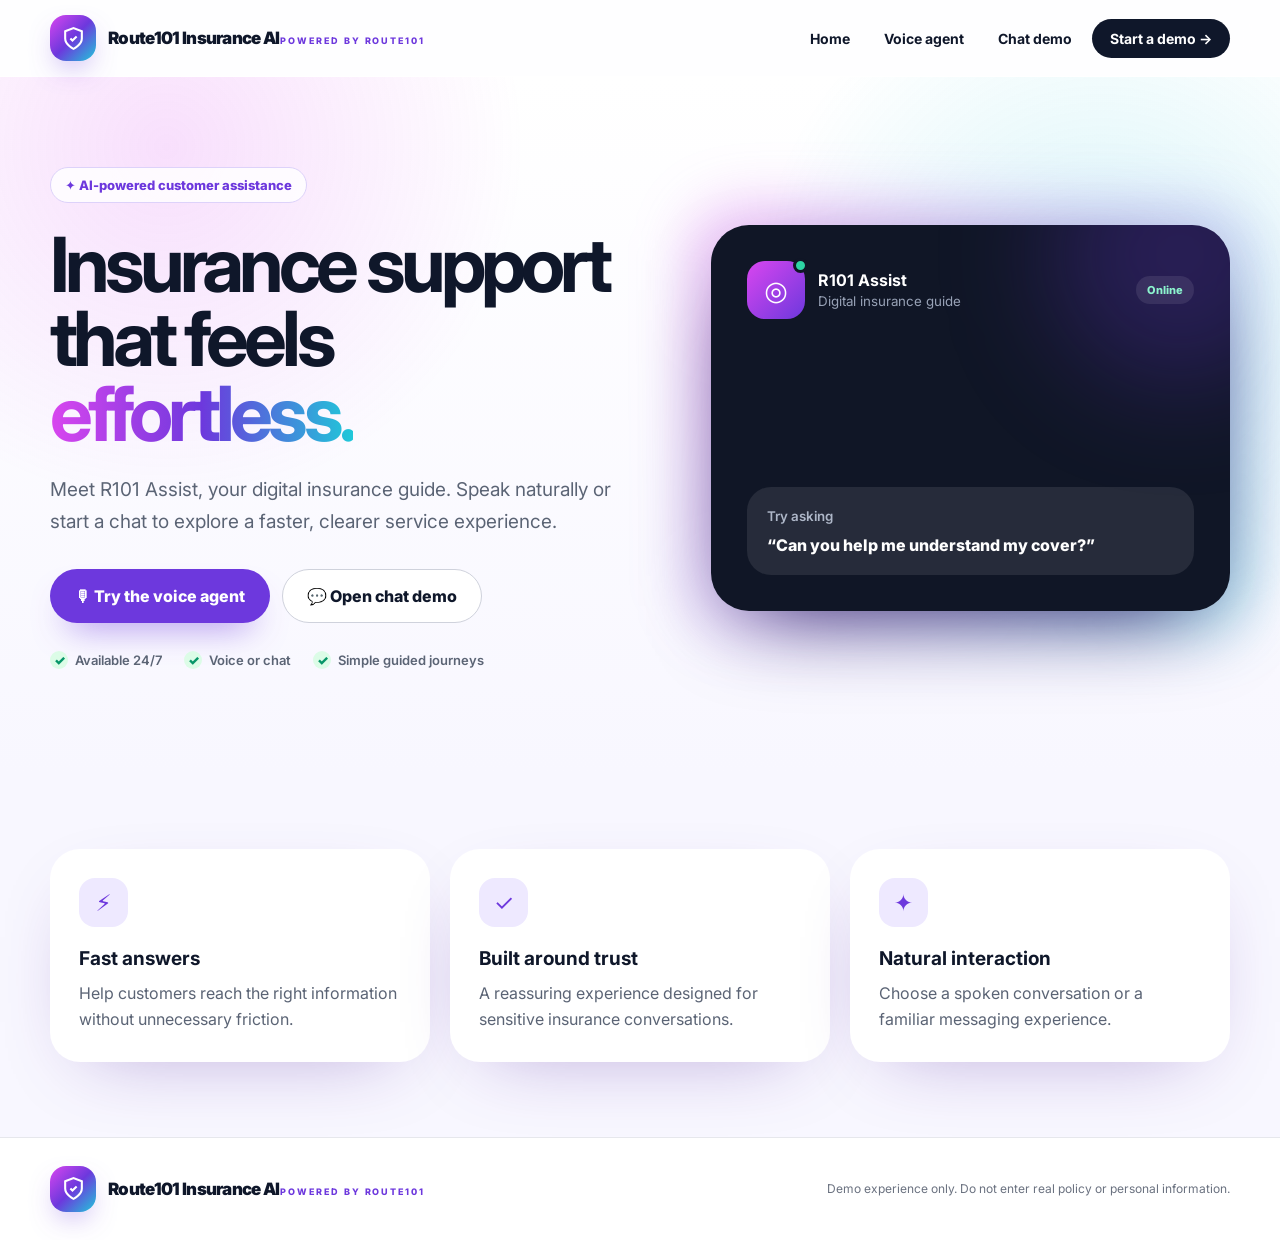
==== index.html @ 9d5591e3 "Add files via upload" ====
<!doctype html><html lang="en-GB"><head><meta charset="UTF-8"><meta name="viewport" content="width=device-width,initial-scale=1"><meta name="description" content="Route101 Insurance AI customer experience demo"><title>Route101 Insurance AI | Smarter customer support</title><link rel="stylesheet" href="styles.css"></head><body><header class="header"><div class="wrap nav"><a class="brand" href="index.html"><span class="brand-mark"><svg viewBox="0 0 24 24" fill="none" stroke="currentColor" stroke-width="2"><path d="M12 22s8-4 8-10V5l-8-3-8 3v7c0 6 8 10 8 10z"/><path d="m9 12 2 2 4-4"/></svg></span><span><span class="brand-name">Route101 Insurance AI</span><span class="brand-sub">Powered by Route101</span></span></a><button class="mobile-toggle" aria-label="Toggle navigation">☰</button><nav class="links"><a href="index.html">Home</a><a href="voice.html">Voice agent</a><a href="chat.html">Chat demo</a><a class="nav-cta" href="chat.html">Start a demo →</a></nav></div></header><main><section class="hero"><div class="wrap hero-grid"><div><span class="eyebrow">✦ AI-powered customer assistance</span><h1>Insurance support that feels <span class="gradient">effortless.</span></h1><p class="lead">Meet R101 Assist, your digital insurance guide. Speak naturally or start a chat to explore a faster, clearer service experience.</p><div class="actions"><a class="btn btn-primary" href="voice.html">🎙 Try the voice agent</a><a class="btn btn-secondary" href="chat.html">💬 Open chat demo</a></div><div class="checks"><span class="check">Available 24/7</span><span class="check">Voice or chat</span><span class="check">Simple guided journeys</span></div></div><div class="agent-card-wrap"><div class="agent-card"><div class="agent-top"><div class="avatar"><span class="avatar-icon">◎<i class="status-dot"></i></span><span><strong>R101 Assist</strong><small>Digital insurance guide</small></span></div><span class="online">Online</span></div><div class="wave"><i></i><i></i><i></i><i></i><i></i><i></i><i></i><i></i><i></i><i></i><i></i></div><div class="prompt"><small>Try asking</small><p>“Can you help me understand my cover?”</p></div></div></div></div></section><section class="feature-section"><div class="wrap features"><article class="feature"><span class="feature-icon">⚡</span><h2>Fast answers</h2><p>Help customers reach the right information without unnecessary friction.</p></article><article class="feature"><span class="feature-icon">✓</span><h2>Built around trust</h2><p>A reassuring experience designed for sensitive insurance conversations.</p></article><article class="feature"><span class="feature-icon">✦</span><h2>Natural interaction</h2><p>Choose a spoken conversation or a familiar messaging experience.</p></article></div></section></main><footer class="footer"><div class="wrap footer-inner"><a class="brand" href="index.html"><span class="brand-mark"><svg viewBox="0 0 24 24" fill="none" stroke="currentColor" stroke-width="2"><path d="M12 22s8-4 8-10V5l-8-3-8 3v7c0 6 8 10 8 10z"/><path d="m9 12 2 2 4-4"/></svg></span><span><span class="brand-name">Route101 Insurance AI</span><span class="brand-sub">Powered by Route101</span></span></a><p>Demo experience only. Do not enter real policy or personal information.</p></div></footer><script src="app.js"></script></body></html>
---- styles.css ----
@import url('https://fonts.googleapis.com/css2?family=Inter:wght@400;500;600;700;800;900&display=swap');
:root{--ink:#0f172a;--muted:#5b6475;--violet:#6d38dd;--pink:#d946ef;--cyan:#20c8d9;--paper:#f8f7ff;--white:#fff;--green:#2dd4a4;--line:#e7e3f4;--shadow:0 24px 80px -38px rgba(76,29,149,.42)}*{box-sizing:border-box}html{scroll-behavior:smooth}body{margin:0;background:var(--paper);color:var(--ink);font-family:Inter,system-ui,-apple-system,BlinkMacSystemFont,"Segoe UI",sans-serif}a{text-decoration:none;color:inherit}button{font:inherit}.wrap{width:min(1180px,calc(100% - 40px));margin:auto}.header{position:sticky;top:0;z-index:20;background:rgba(255,255,255,.84);border-bottom:1px solid rgba(255,255,255,.75);backdrop-filter:blur(18px)}.nav{min-height:76px;display:flex;align-items:center;justify-content:space-between;gap:24px}.brand{display:inline-flex;align-items:center;gap:12px}.brand-mark{width:46px;height:46px;border-radius:16px;display:grid;place-items:center;color:#fff;background:linear-gradient(135deg,var(--pink),var(--violet),var(--cyan));box-shadow:0 12px 30px -12px rgba(109,56,221,.75)}.brand-mark svg{width:25px}.brand-name{font-size:17px;font-weight:900;letter-spacing:-.04em}.brand-sub{font-size:9px;color:var(--violet);font-weight:800;text-transform:uppercase;letter-spacing:.22em;margin-top:2px}.links{display:flex;align-items:center;gap:6px}.links a{padding:10px 14px;border-radius:999px;font-size:14px;font-weight:700}.links a:hover{background:#f1effc;color:var(--violet)}.links .nav-cta{background:var(--ink);color:#fff;padding:11px 18px}.links .nav-cta:hover{background:var(--violet);color:#fff}.mobile-toggle{display:none;background:none;border:0;font-size:25px}.hero{position:relative;overflow:hidden;background:radial-gradient(circle at 13% 10%,rgba(217,70,239,.17),transparent 28%),radial-gradient(circle at 86% 32%,rgba(32,200,217,.17),transparent 29%),linear-gradient(#fff,var(--paper));padding:90px 0 105px}.hero-grid{display:grid;grid-template-columns:1.06fr .94fr;align-items:center;gap:76px}.eyebrow{display:inline-flex;align-items:center;gap:8px;border:1px solid #ddd2fa;background:rgba(255,255,255,.84);border-radius:999px;padding:9px 14px;color:var(--violet);font-size:13px;font-weight:800;box-shadow:0 8px 25px -20px #000}.hero h1{max-width:720px;font-size:clamp(48px,6vw,76px);line-height:.98;letter-spacing:-.065em;margin:24px 0}.gradient{background:linear-gradient(90deg,var(--pink),var(--violet),var(--cyan));-webkit-background-clip:text;background-clip:text;color:transparent}.lead{font-size:19px;line-height:1.65;color:var(--muted);max-width:600px}.actions{display:flex;gap:12px;flex-wrap:wrap;margin-top:32px}.btn{display:inline-flex;align-items:center;justify-content:center;gap:9px;min-height:54px;padding:0 24px;border-radius:999px;font-weight:800;border:1px solid transparent;transition:.2s transform,.2s box-shadow,.2s background}.btn:hover{transform:translateY(-2px)}.btn-primary{background:var(--violet);color:#fff;box-shadow:0 18px 35px -18px rgba(109,56,221,.8)}.btn-primary:hover{background:#5c2ac7}.btn-secondary{background:#fff;border-color:#cfd2dc}.btn-secondary:hover{border-color:#e879f9;background:#fdf4ff}.checks{display:flex;gap:22px;flex-wrap:wrap;margin-top:28px;color:var(--muted);font-size:13px;font-weight:600}.check{display:flex;align-items:center;gap:7px}.check::before{content:'✓';display:grid;place-items:center;width:18px;height:18px;border-radius:50%;background:#dcfce7;color:#079669;font-weight:900}.agent-card-wrap{position:relative}.agent-card-wrap::before{content:'';position:absolute;inset:-22px;border-radius:50px;background:linear-gradient(135deg,rgba(217,70,239,.3),rgba(109,56,221,.2),rgba(32,200,217,.36));filter:blur(28px)}.agent-card{position:relative;border-radius:38px;padding:36px;background:#101626;color:#fff;box-shadow:0 30px 90px -35px #24115c;overflow:hidden}.agent-card::after{content:'';position:absolute;width:260px;height:260px;border-radius:50%;background:rgba(109,56,221,.26);filter:blur(55px);right:-80px;top:-100px}.agent-top{position:relative;z-index:1;display:flex;align-items:center;justify-content:space-between}.avatar{display:flex;align-items:center;gap:13px}.avatar-icon{width:58px;height:58px;border-radius:18px;display:grid;place-items:center;font-size:27px;background:linear-gradient(135deg,var(--pink),var(--violet));position:relative}.status-dot{position:absolute;width:15px;height:15px;border-radius:50%;background:var(--green);border:3px solid #101626;right:-3px;top:-3px}.avatar strong{display:block}.avatar small{color:#98a2b6}.online{font-size:11px;font-weight:800;color:#8cf4ce;background:rgba(255,255,255,.09);padding:7px 11px;border-radius:999px}.wave{height:120px;display:flex;align-items:center;justify-content:center;gap:6px;margin:24px 0}.wave i{display:block;width:8px;border-radius:99px;background:linear-gradient(var(--pink),var(--cyan));animation:wave 1.2s ease-in-out infinite}.wave i:nth-child(2n){animation-delay:.13s}.wave i:nth-child(3n){animation-delay:.27s}@keyframes wave{0%,100%{height:22%}50%{height:85%}}.prompt{position:relative;z-index:1;padding:18px 20px;border-radius:24px;background:rgba(255,255,255,.09)}.prompt small{color:#aeb7c8;font-weight:600}.prompt p{margin:8px 0 0;font-weight:800;line-height:1.5}.feature-section{padding:75px 0}.features{display:grid;grid-template-columns:repeat(3,1fr);gap:20px}.feature{background:#fff;padding:29px;border-radius:30px;box-shadow:var(--shadow)}.feature-icon{height:49px;width:49px;border-radius:16px;display:grid;place-items:center;background:#eee9ff;color:var(--violet);font-size:23px}.feature h2{font-size:19px;margin:20px 0 10px}.feature p{color:var(--muted);line-height:1.65;margin:0}.footer{background:#fff;border-top:1px solid #e6e7ec;padding:28px 0}.footer-inner{display:flex;align-items:center;justify-content:space-between;gap:26px}.footer p{font-size:12px;color:#6b7280}.agent-main{min-height:calc(100vh - 151px);position:relative;overflow:hidden;padding:48px 0;background:radial-gradient(circle at 88% 10%,rgba(32,200,217,.15),transparent 30%),radial-gradient(circle at 8% 88%,rgba(217,70,239,.13),transparent 30%)}.back{display:inline-flex;align-items:center;gap:7px;color:#586174;font-size:13px;font-weight:800;margin-bottom:28px}.agent-grid{display:grid;grid-template-columns:.72fr 1.28fr;gap:30px}.info-panel{border-radius:38px;background:#101626;color:#fff;padding:38px;box-shadow:0 30px 80px -35px #24115c}.big-icon{width:66px;height:66px;border-radius:23px;display:grid;place-items:center;font-size:30px;background:linear-gradient(135deg,var(--pink),var(--violet),var(--cyan))}.kicker{margin:26px 0 8px;color:#7be8f2;text-transform:uppercase;letter-spacing:.16em;font-size:12px;font-weight:900}.info-panel h1{font-size:44px;letter-spacing:-.05em;margin:0 0 15px}.info-panel>p{color:#c1c9d8;line-height:1.7;font-size:17px}.tips{margin:27px 0;display:grid;gap:14px;color:#c5ccda;font-size:13px}.tip{display:flex;gap:10px;line-height:1.5}.tip::before{content:'✓';color:#42ddb0;font-weight:900}.panel-btn{margin-top:8px;background:rgba(255,255,255,.08);border-color:rgba(255,255,255,.18);color:#fff;min-height:46px}.experience{min-height:590px;border-radius:38px;background:#fff;border:1px solid rgba(255,255,255,.9);box-shadow:var(--shadow);overflow:hidden;display:flex}.empty{margin:auto;text-align:center;padding:35px;max-width:560px}.empty-icon{margin:auto;width:112px;height:112px;border-radius:50%;display:grid;place-items:center;font-size:48px;color:var(--violet);background:linear-gradient(135deg,#fbe7ff,#ebe8ff,#dffbff);position:relative}.empty-icon::after{content:'';position:absolute;width:21px;height:21px;border-radius:50%;background:var(--green);border:4px solid #fff;right:7px;bottom:6px}.empty h2{margin:24px 0 9px;font-size:25px}.empty p{color:var(--muted);line-height:1.7}.code-pill{display:inline-block;margin-top:16px;padding:12px 15px;border-radius:14px;background:#f2f3f7;color:#50596a;font:12px ui-monospace,SFMono-Regular,Menlo,monospace}.experience iframe{width:100%;min-height:650px;border:0}.notice{margin-top:17px;color:#778094;font-size:12px;line-height:1.6}@media(max-width:850px){.links{display:none}.mobile-toggle{display:block}.links.open{display:flex;position:absolute;top:76px;left:0;right:0;background:#fff;padding:15px 20px;flex-direction:column;align-items:stretch;border-top:1px solid #eee}.hero{padding:65px 0 75px}.hero-grid,.agent-grid{grid-template-columns:1fr}.hero-grid{gap:58px}.features{grid-template-columns:1fr}.footer-inner{align-items:flex-start;flex-direction:column}.agent-card{padding:28px}.agent-main{padding-top:32px}.info-panel h1{font-size:38px}}@media(max-width:520px){.wrap{width:min(100% - 28px,1180px)}.hero h1{font-size:46px}.actions .btn{width:100%}.checks{display:grid;gap:12px}.brand-name{font-size:15px}.brand-mark{width:42px;height:42px}.info-panel{padding:28px}.experience{min-height:500px}.empty{padding:25px 20px}}
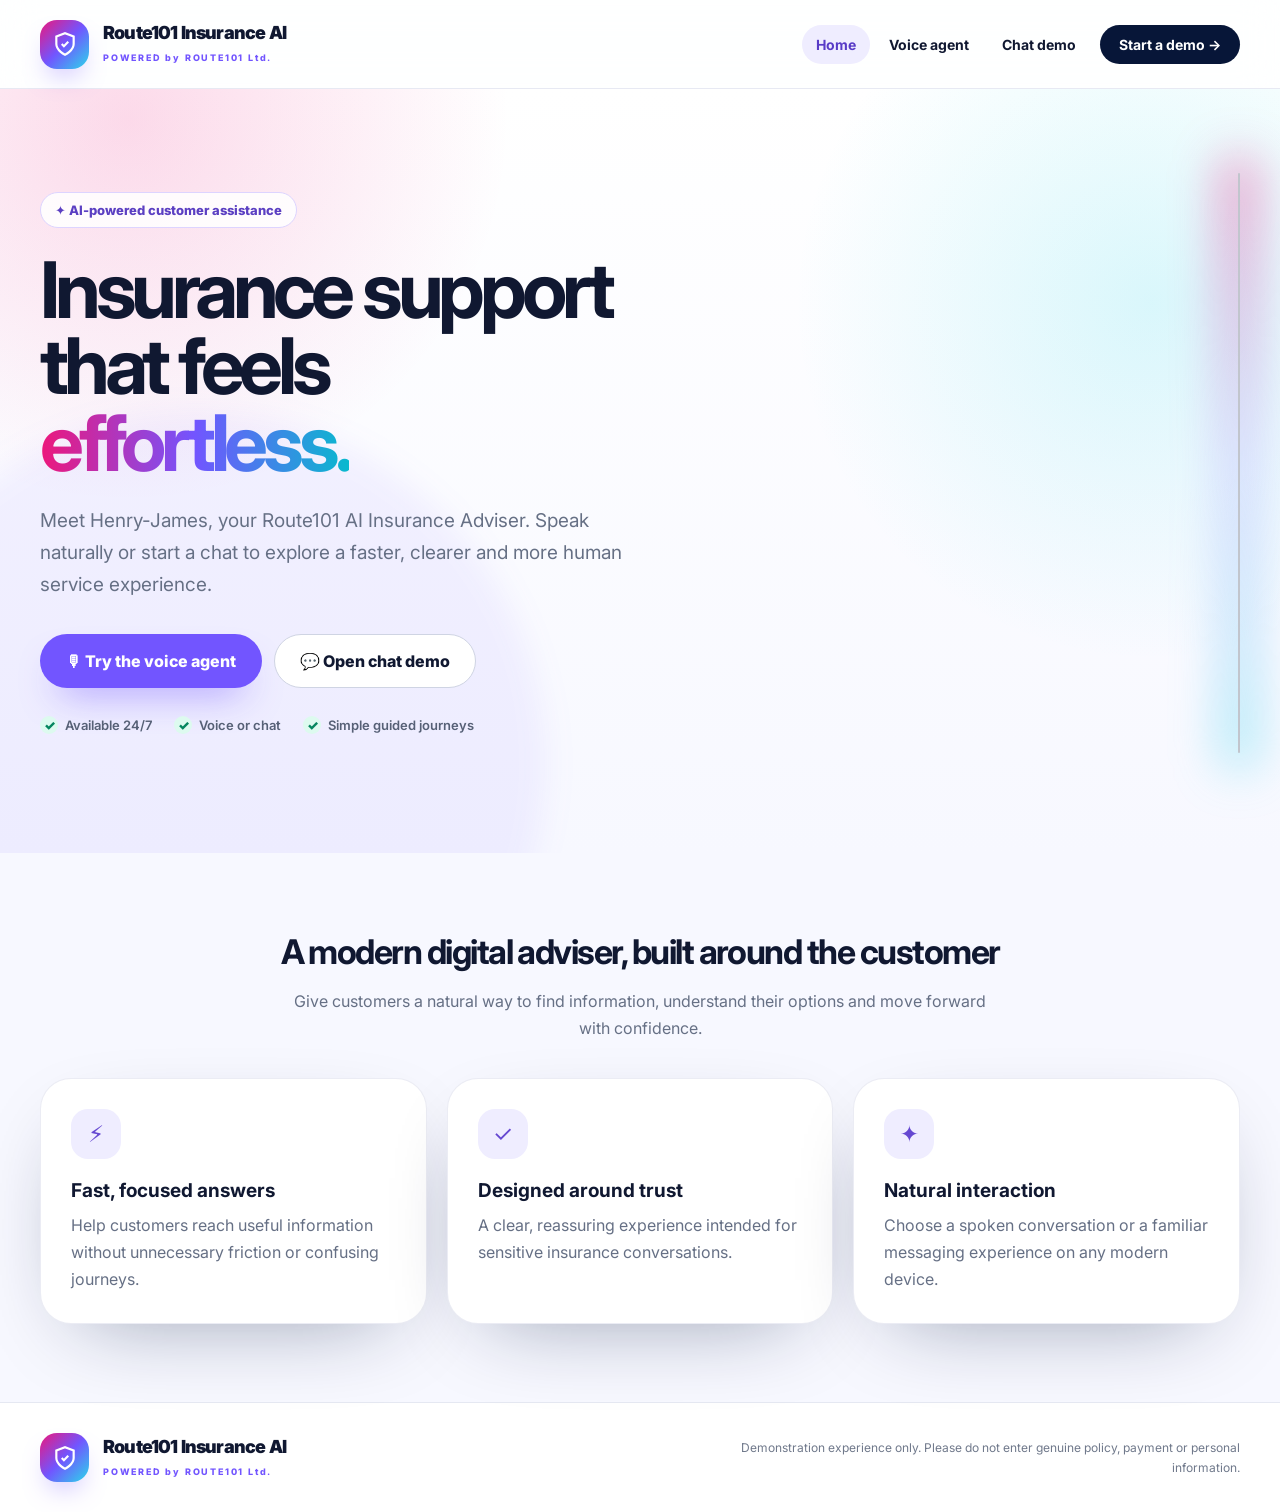
==== commit 0fe99c43: "Add files via upload" ====
--- a/index.html
+++ b/index.html
@@ -1 +1 @@
-<!doctype html><html lang="en-GB"><head><meta charset="UTF-8"><meta name="viewport" content="width=device-width,initial-scale=1"><meta name="description" content="Route101 Insurance AI customer experience demo"><title>Route101 Insurance AI | Smarter customer support</title><link rel="stylesheet" href="styles.css"></head><body><header class="header"><div class="wrap nav"><a class="brand" href="index.html"><span class="brand-mark"><svg viewBox="0 0 24 24" fill="none" stroke="currentColor" stroke-width="2"><path d="M12 22s8-4 8-10V5l-8-3-8 3v7c0 6 8 10 8 10z"/><path d="m9 12 2 2 4-4"/></svg></span><span><span class="brand-name">Route101 Insurance AI</span><span class="brand-sub">Powered by Route101</span></span></a><button class="mobile-toggle" aria-label="Toggle navigation">☰</button><nav class="links"><a href="index.html">Home</a><a href="voice.html">Voice agent</a><a href="chat.html">Chat demo</a><a class="nav-cta" href="chat.html">Start a demo →</a></nav></div></header><main><section class="hero"><div class="wrap hero-grid"><div><span class="eyebrow">✦ AI-powered customer assistance</span><h1>Insurance support that feels <span class="gradient">effortless.</span></h1><p class="lead">Meet R101 Assist, your digital insurance guide. Speak naturally or start a chat to explore a faster, clearer service experience.</p><div class="actions"><a class="btn btn-primary" href="voice.html">🎙 Try the voice agent</a><a class="btn btn-secondary" href="chat.html">💬 Open chat demo</a></div><div class="checks"><span class="check">Available 24/7</span><span class="check">Voice or chat</span><span class="check">Simple guided journeys</span></div></div><div class="agent-card-wrap"><div class="agent-card"><div class="agent-top"><div class="avatar"><span class="avatar-icon">◎<i class="status-dot"></i></span><span><strong>R101 Assist</strong><small>Digital insurance guide</small></span></div><span class="online">Online</span></div><div class="wave"><i></i><i></i><i></i><i></i><i></i><i></i><i></i><i></i><i></i><i></i><i></i></div><div class="prompt"><small>Try asking</small><p>“Can you help me understand my cover?”</p></div></div></div></div></section><section class="feature-section"><div class="wrap features"><article class="feature"><span class="feature-icon">⚡</span><h2>Fast answers</h2><p>Help customers reach the right information without unnecessary friction.</p></article><article class="feature"><span class="feature-icon">✓</span><h2>Built around trust</h2><p>A reassuring experience designed for sensitive insurance conversations.</p></article><article class="feature"><span class="feature-icon">✦</span><h2>Natural interaction</h2><p>Choose a spoken conversation or a familiar messaging experience.</p></article></div></section></main><footer class="footer"><div class="wrap footer-inner"><a class="brand" href="index.html"><span class="brand-mark"><svg viewBox="0 0 24 24" fill="none" stroke="currentColor" stroke-width="2"><path d="M12 22s8-4 8-10V5l-8-3-8 3v7c0 6 8 10 8 10z"/><path d="m9 12 2 2 4-4"/></svg></span><span><span class="brand-name">Route101 Insurance AI</span><span class="brand-sub">Powered by Route101</span></span></a><p>Demo experience only. Do not enter real policy or personal information.</p></div></footer><script src="app.js"></script></body></html>+<!doctype html><html lang="en-GB"><head><meta charset="UTF-8"><meta name="viewport" content="width=device-width,initial-scale=1"><meta name="description" content="Explore Route101 Insurance AI with Henry-James, a digital insurance adviser for voice and chat demonstrations."><meta name="theme-color" content="#071638"><title>Route101 Insurance AI | Meet Henry-James</title><link rel="stylesheet" href="styles.css"></head><body><header class="site-header"><div class="wrap nav"><a class="brand" href="index.html" aria-label="Route101 Insurance AI home"><span class="brand-mark"><svg viewBox="0 0 24 24" fill="none" stroke="currentColor" stroke-width="2"><path d="M12 22s8-4 8-10V5l-8-3-8 3v7c0 6 8 10 8 10z"/><path d="m9 12 2 2 4-4"/></svg></span><span class="brand-copy"><span class="brand-title">Route101 Insurance AI</span><span class="brand-subtitle">POWERED by ROUTE101 Ltd.</span></span></a><button class="menu" aria-label="Toggle navigation" aria-expanded="false">☰</button><nav class="nav-links"><a class="active" href="index.html">Home</a><a class="" href="voice.html">Voice agent</a><a class="" href="chat.html">Chat demo</a><a class="nav-cta" href="chat.html">Start a demo →</a></nav></div></header><main><section class="hero"><div class="wrap hero-grid"><div><span class="eyebrow">✦ AI-powered customer assistance</span><h1>Insurance support that feels <span class="gradient">effortless.</span></h1><p class="lead">Meet Henry‑James, your Route101 AI Insurance Adviser. Speak naturally or start a chat to explore a faster, clearer and more human service experience.</p><div class="actions"><a class="btn btn-primary" href="voice.html">🎙 Try the voice agent</a><a class="btn btn-secondary" href="chat.html">💬 Open chat demo</a></div><div class="proof"><span>Available 24/7</span><span>Voice or chat</span><span>Simple guided journeys</span></div></div><div class="portrait-wrap"><div class="portrait-glow"></div><article class="portrait-card"><img src="henry-james-avatar.png" alt="Henry-James digital insurance adviser avatar"><div class="wave" aria-hidden="true"><i></i><i></i><i></i><i></i><i></i><i></i><i></i></div><div class="agent-badge"><div><strong>Henry‑James</strong><small>AI Insurance Adviser</small></div><span class="online">Online</span></div></article></div></div></section><section class="feature-section"><div class="wrap"><div class="section-intro"><h2>A modern digital adviser, built around the customer</h2><p>Give customers a natural way to find information, understand their options and move forward with confidence.</p></div><div class="features"><article class="feature"><span class="feature-icon">⚡</span><h3>Fast, focused answers</h3><p>Help customers reach useful information without unnecessary friction or confusing journeys.</p></article><article class="feature"><span class="feature-icon">✓</span><h3>Designed around trust</h3><p>A clear, reassuring experience intended for sensitive insurance conversations.</p></article><article class="feature"><span class="feature-icon">✦</span><h3>Natural interaction</h3><p>Choose a spoken conversation or a familiar messaging experience on any modern device.</p></article></div></div></section></main><footer class="site-footer"><div class="wrap footer-inner"><a class="brand" href="index.html"><span class="brand-mark"><svg viewBox="0 0 24 24" fill="none" stroke="currentColor" stroke-width="2"><path d="M12 22s8-4 8-10V5l-8-3-8 3v7c0 6 8 10 8 10z"/><path d="m9 12 2 2 4-4"/></svg></span><span class="brand-copy"><span class="brand-title">Route101 Insurance AI</span><span class="brand-subtitle">POWERED by ROUTE101 Ltd.</span></span></a><p>Demonstration experience only. Please do not enter genuine policy, payment or personal information.</p></div></footer><script src="app.js"></script></body></html>
--- a/styles.css
+++ b/styles.css
@@ -1,2 +1,2 @@
 @import url('https://fonts.googleapis.com/css2?family=Inter:wght@400;500;600;700;800;900&display=swap');
-:root{--ink:#0f172a;--muted:#5b6475;--violet:#6d38dd;--pink:#d946ef;--cyan:#20c8d9;--paper:#f8f7ff;--white:#fff;--green:#2dd4a4;--line:#e7e3f4;--shadow:0 24px 80px -38px rgba(76,29,149,.42)}*{box-sizing:border-box}html{scroll-behavior:smooth}body{margin:0;background:var(--paper);color:var(--ink);font-family:Inter,system-ui,-apple-system,BlinkMacSystemFont,"Segoe UI",sans-serif}a{text-decoration:none;color:inherit}button{font:inherit}.wrap{width:min(1180px,calc(100% - 40px));margin:auto}.header{position:sticky;top:0;z-index:20;background:rgba(255,255,255,.84);border-bottom:1px solid rgba(255,255,255,.75);backdrop-filter:blur(18px)}.nav{min-height:76px;display:flex;align-items:center;justify-content:space-between;gap:24px}.brand{display:inline-flex;align-items:center;gap:12px}.brand-mark{width:46px;height:46px;border-radius:16px;display:grid;place-items:center;color:#fff;background:linear-gradient(135deg,var(--pink),var(--violet),var(--cyan));box-shadow:0 12px 30px -12px rgba(109,56,221,.75)}.brand-mark svg{width:25px}.brand-name{font-size:17px;font-weight:900;letter-spacing:-.04em}.brand-sub{font-size:9px;color:var(--violet);font-weight:800;text-transform:uppercase;letter-spacing:.22em;margin-top:2px}.links{display:flex;align-items:center;gap:6px}.links a{padding:10px 14px;border-radius:999px;font-size:14px;font-weight:700}.links a:hover{background:#f1effc;color:var(--violet)}.links .nav-cta{background:var(--ink);color:#fff;padding:11px 18px}.links .nav-cta:hover{background:var(--violet);color:#fff}.mobile-toggle{display:none;background:none;border:0;font-size:25px}.hero{position:relative;overflow:hidden;background:radial-gradient(circle at 13% 10%,rgba(217,70,239,.17),transparent 28%),radial-gradient(circle at 86% 32%,rgba(32,200,217,.17),transparent 29%),linear-gradient(#fff,var(--paper));padding:90px 0 105px}.hero-grid{display:grid;grid-template-columns:1.06fr .94fr;align-items:center;gap:76px}.eyebrow{display:inline-flex;align-items:center;gap:8px;border:1px solid #ddd2fa;background:rgba(255,255,255,.84);border-radius:999px;padding:9px 14px;color:var(--violet);font-size:13px;font-weight:800;box-shadow:0 8px 25px -20px #000}.hero h1{max-width:720px;font-size:clamp(48px,6vw,76px);line-height:.98;letter-spacing:-.065em;margin:24px 0}.gradient{background:linear-gradient(90deg,var(--pink),var(--violet),var(--cyan));-webkit-background-clip:text;background-clip:text;color:transparent}.lead{font-size:19px;line-height:1.65;color:var(--muted);max-width:600px}.actions{display:flex;gap:12px;flex-wrap:wrap;margin-top:32px}.btn{display:inline-flex;align-items:center;justify-content:center;gap:9px;min-height:54px;padding:0 24px;border-radius:999px;font-weight:800;border:1px solid transparent;transition:.2s transform,.2s box-shadow,.2s background}.btn:hover{transform:translateY(-2px)}.btn-primary{background:var(--violet);color:#fff;box-shadow:0 18px 35px -18px rgba(109,56,221,.8)}.btn-primary:hover{background:#5c2ac7}.btn-secondary{background:#fff;border-color:#cfd2dc}.btn-secondary:hover{border-color:#e879f9;background:#fdf4ff}.checks{display:flex;gap:22px;flex-wrap:wrap;margin-top:28px;color:var(--muted);font-size:13px;font-weight:600}.check{display:flex;align-items:center;gap:7px}.check::before{content:'✓';display:grid;place-items:center;width:18px;height:18px;border-radius:50%;background:#dcfce7;color:#079669;font-weight:900}.agent-card-wrap{position:relative}.agent-card-wrap::before{content:'';position:absolute;inset:-22px;border-radius:50px;background:linear-gradient(135deg,rgba(217,70,239,.3),rgba(109,56,221,.2),rgba(32,200,217,.36));filter:blur(28px)}.agent-card{position:relative;border-radius:38px;padding:36px;background:#101626;color:#fff;box-shadow:0 30px 90px -35px #24115c;overflow:hidden}.agent-card::after{content:'';position:absolute;width:260px;height:260px;border-radius:50%;background:rgba(109,56,221,.26);filter:blur(55px);right:-80px;top:-100px}.agent-top{position:relative;z-index:1;display:flex;align-items:center;justify-content:space-between}.avatar{display:flex;align-items:center;gap:13px}.avatar-icon{width:58px;height:58px;border-radius:18px;display:grid;place-items:center;font-size:27px;background:linear-gradient(135deg,var(--pink),var(--violet));position:relative}.status-dot{position:absolute;width:15px;height:15px;border-radius:50%;background:var(--green);border:3px solid #101626;right:-3px;top:-3px}.avatar strong{display:block}.avatar small{color:#98a2b6}.online{font-size:11px;font-weight:800;color:#8cf4ce;background:rgba(255,255,255,.09);padding:7px 11px;border-radius:999px}.wave{height:120px;display:flex;align-items:center;justify-content:center;gap:6px;margin:24px 0}.wave i{display:block;width:8px;border-radius:99px;background:linear-gradient(var(--pink),var(--cyan));animation:wave 1.2s ease-in-out infinite}.wave i:nth-child(2n){animation-delay:.13s}.wave i:nth-child(3n){animation-delay:.27s}@keyframes wave{0%,100%{height:22%}50%{height:85%}}.prompt{position:relative;z-index:1;padding:18px 20px;border-radius:24px;background:rgba(255,255,255,.09)}.prompt small{color:#aeb7c8;font-weight:600}.prompt p{margin:8px 0 0;font-weight:800;line-height:1.5}.feature-section{padding:75px 0}.features{display:grid;grid-template-columns:repeat(3,1fr);gap:20px}.feature{background:#fff;padding:29px;border-radius:30px;box-shadow:var(--shadow)}.feature-icon{height:49px;width:49px;border-radius:16px;display:grid;place-items:center;background:#eee9ff;color:var(--violet);font-size:23px}.feature h2{font-size:19px;margin:20px 0 10px}.feature p{color:var(--muted);line-height:1.65;margin:0}.footer{background:#fff;border-top:1px solid #e6e7ec;padding:28px 0}.footer-inner{display:flex;align-items:center;justify-content:space-between;gap:26px}.footer p{font-size:12px;color:#6b7280}.agent-main{min-height:calc(100vh - 151px);position:relative;overflow:hidden;padding:48px 0;background:radial-gradient(circle at 88% 10%,rgba(32,200,217,.15),transparent 30%),radial-gradient(circle at 8% 88%,rgba(217,70,239,.13),transparent 30%)}.back{display:inline-flex;align-items:center;gap:7px;color:#586174;font-size:13px;font-weight:800;margin-bottom:28px}.agent-grid{display:grid;grid-template-columns:.72fr 1.28fr;gap:30px}.info-panel{border-radius:38px;background:#101626;color:#fff;padding:38px;box-shadow:0 30px 80px -35px #24115c}.big-icon{width:66px;height:66px;border-radius:23px;display:grid;place-items:center;font-size:30px;background:linear-gradient(135deg,var(--pink),var(--violet),var(--cyan))}.kicker{margin:26px 0 8px;color:#7be8f2;text-transform:uppercase;letter-spacing:.16em;font-size:12px;font-weight:900}.info-panel h1{font-size:44px;letter-spacing:-.05em;margin:0 0 15px}.info-panel>p{color:#c1c9d8;line-height:1.7;font-size:17px}.tips{margin:27px 0;display:grid;gap:14px;color:#c5ccda;font-size:13px}.tip{display:flex;gap:10px;line-height:1.5}.tip::before{content:'✓';color:#42ddb0;font-weight:900}.panel-btn{margin-top:8px;background:rgba(255,255,255,.08);border-color:rgba(255,255,255,.18);color:#fff;min-height:46px}.experience{min-height:590px;border-radius:38px;background:#fff;border:1px solid rgba(255,255,255,.9);box-shadow:var(--shadow);overflow:hidden;display:flex}.empty{margin:auto;text-align:center;padding:35px;max-width:560px}.empty-icon{margin:auto;width:112px;height:112px;border-radius:50%;display:grid;place-items:center;font-size:48px;color:var(--violet);background:linear-gradient(135deg,#fbe7ff,#ebe8ff,#dffbff);position:relative}.empty-icon::after{content:'';position:absolute;width:21px;height:21px;border-radius:50%;background:var(--green);border:4px solid #fff;right:7px;bottom:6px}.empty h2{margin:24px 0 9px;font-size:25px}.empty p{color:var(--muted);line-height:1.7}.code-pill{display:inline-block;margin-top:16px;padding:12px 15px;border-radius:14px;background:#f2f3f7;color:#50596a;font:12px ui-monospace,SFMono-Regular,Menlo,monospace}.experience iframe{width:100%;min-height:650px;border:0}.notice{margin-top:17px;color:#778094;font-size:12px;line-height:1.6}@media(max-width:850px){.links{display:none}.mobile-toggle{display:block}.links.open{display:flex;position:absolute;top:76px;left:0;right:0;background:#fff;padding:15px 20px;flex-direction:column;align-items:stretch;border-top:1px solid #eee}.hero{padding:65px 0 75px}.hero-grid,.agent-grid{grid-template-columns:1fr}.hero-grid{gap:58px}.features{grid-template-columns:1fr}.footer-inner{align-items:flex-start;flex-direction:column}.agent-card{padding:28px}.agent-main{padding-top:32px}.info-panel h1{font-size:38px}}@media(max-width:520px){.wrap{width:min(100% - 28px,1180px)}.hero h1{font-size:46px}.actions .btn{width:100%}.checks{display:grid;gap:12px}.brand-name{font-size:15px}.brand-mark{width:42px;height:42px}.info-panel{padding:28px}.experience{min-height:500px}.empty{padding:25px 20px}}
+:root{--navy:#071638;--navy2:#0b2254;--pink:#ed177b;--violet:#7255ff;--cyan:#2ad8ea;--white:#fff;--paper:#f7f8ff;--ink:#101831;--muted:#667085;--green:#28c993;--line:#e5e8f2;--shadow:0 28px 90px -42px rgba(7,22,56,.48)}*{box-sizing:border-box}html{scroll-behavior:smooth}body{margin:0;background:var(--paper);color:var(--ink);font-family:Inter,system-ui,-apple-system,BlinkMacSystemFont,"Segoe UI",sans-serif}a{text-decoration:none;color:inherit}button{font:inherit}.wrap{width:min(1200px,calc(100% - 40px));margin:auto}.site-header{position:sticky;top:0;z-index:50;background:rgba(255,255,255,.88);border-bottom:1px solid rgba(225,228,240,.8);backdrop-filter:blur(18px)}.nav{min-height:88px;display:flex;align-items:center;justify-content:space-between;gap:22px}.brand{display:flex;align-items:center;gap:14px}.brand-mark{width:49px;height:49px;display:grid;place-items:center;border-radius:17px;color:#fff;background:linear-gradient(135deg,var(--pink),var(--violet),var(--cyan));box-shadow:0 14px 30px -15px var(--violet)}.brand-mark svg{width:26px}.brand-copy{display:flex;flex-direction:column}.brand-title{font-size:18px;line-height:1;font-weight:900;letter-spacing:-.045em}.brand-subtitle{display:block;margin-top:11px;font-size:9px;line-height:1.2;font-weight:800;letter-spacing:.2em;color:var(--violet);text-transform:none}.nav-links{display:flex;align-items:center;gap:5px}.nav-links a{padding:11px 14px;border-radius:999px;font-size:14px;font-weight:700}.nav-links a:hover,.nav-links a.active{background:#efedff;color:#583bc7}.nav-links .nav-cta{margin-left:5px;background:var(--navy);color:#fff;padding-inline:19px}.nav-links .nav-cta:hover{background:var(--violet);color:#fff}.menu{display:none;border:0;background:none;color:var(--navy);font-size:25px}.hero{position:relative;overflow:hidden;padding:84px 0 100px;background:radial-gradient(circle at 10% 4%,rgba(237,23,123,.16),transparent 28%),radial-gradient(circle at 90% 28%,rgba(42,216,234,.17),transparent 28%),linear-gradient(180deg,#fff 0%,var(--paper) 100%)}.hero:after{content:'';position:absolute;inset:auto -12% -260px;width:700px;height:700px;border-radius:50%;background:rgba(114,85,255,.07);filter:blur(15px)}.hero-grid{position:relative;z-index:1;display:grid;grid-template-columns:1.04fr .96fr;gap:72px;align-items:center}.eyebrow{display:inline-flex;align-items:center;gap:8px;padding:9px 14px;border:1px solid #ddd4ff;border-radius:999px;background:rgba(255,255,255,.88);color:#5b3fc2;font-size:13px;font-weight:800;box-shadow:0 12px 35px -28px #000}.hero h1{max-width:720px;margin:24px 0;font-size:clamp(49px,6.1vw,78px);line-height:.98;letter-spacing:-.067em}.gradient{background:linear-gradient(90deg,var(--pink),var(--violet),#08b9ce);-webkit-background-clip:text;background-clip:text;color:transparent}.lead{max-width:620px;margin:0;color:var(--muted);font-size:19px;line-height:1.67}.actions{display:flex;flex-wrap:wrap;gap:12px;margin-top:34px}.btn{display:inline-flex;align-items:center;justify-content:center;gap:9px;min-height:54px;padding:0 25px;border:1px solid transparent;border-radius:999px;font-weight:800;transition:.2s transform,.2s box-shadow,.2s background}.btn:hover{transform:translateY(-2px)}.btn-primary{background:var(--violet);color:#fff;box-shadow:0 19px 38px -19px rgba(114,85,255,.9)}.btn-primary:hover{background:#5a3cdb}.btn-secondary{border-color:#cfd4e3;background:#fff}.btn-secondary:hover{border-color:#f17cb3;background:#fff5fa}.proof{display:flex;flex-wrap:wrap;gap:22px;margin-top:28px;color:#566076;font-size:13px;font-weight:600}.proof span{display:flex;align-items:center;gap:7px}.proof span:before{content:'✓';display:grid;place-items:center;width:18px;height:18px;border-radius:50%;background:#ddfaef;color:#05865f;font-weight:900}.portrait-wrap{position:relative;max-width:485px;margin-left:auto}.portrait-glow{position:absolute;inset:-18px;border-radius:44px;background:linear-gradient(145deg,rgba(237,23,123,.44),rgba(114,85,255,.2),rgba(42,216,234,.4));filter:blur(24px)}.portrait-card{position:relative;overflow:hidden;min-height:580px;border:1px solid rgba(255,255,255,.75);border-radius:40px;background:var(--navy);box-shadow:0 34px 95px -38px rgba(4,10,35,.8)}.portrait-card img{position:absolute;inset:0;width:100%;height:100%;object-fit:cover;object-position:center 18%}.portrait-card:after{content:'';position:absolute;inset:0;background:linear-gradient(180deg,transparent 48%,rgba(3,9,30,.2) 67%,rgba(3,9,30,.94) 100%)}.agent-badge{position:absolute;z-index:2;left:25px;right:25px;bottom:24px;display:flex;align-items:center;justify-content:space-between;gap:14px;padding:18px 19px;border:1px solid rgba(255,255,255,.19);border-radius:24px;background:rgba(7,22,56,.67);color:#fff;backdrop-filter:blur(16px)}.agent-badge strong{display:block;font-size:17px}.agent-badge small{display:block;margin-top:4px;color:#c5cee3}.online{display:flex;align-items:center;gap:7px;padding:7px 10px;border-radius:99px;background:rgba(255,255,255,.1);color:#a8f4db;font-size:11px;font-weight:800}.online:before{content:'';width:8px;height:8px;border-radius:50%;background:var(--green);box-shadow:0 0 0 4px rgba(40,201,147,.12)}.wave{position:absolute;z-index:2;left:26px;top:25px;display:flex;align-items:center;gap:4px;height:40px;padding:0 12px;border-radius:99px;background:rgba(7,22,56,.58);backdrop-filter:blur(14px)}.wave i{display:block;width:3px;border-radius:99px;background:linear-gradient(var(--pink),var(--cyan));animation:wave 1.1s ease-in-out infinite}.wave i:nth-child(1),.wave i:nth-child(7){height:10px}.wave i:nth-child(2),.wave i:nth-child(6){height:18px;animation-delay:.12s}.wave i:nth-child(3),.wave i:nth-child(5){height:26px;animation-delay:.23s}.wave i:nth-child(4){height:32px;animation-delay:.34s}@keyframes wave{50%{transform:scaleY(.42)}}.feature-section{padding:78px 0}.section-intro{text-align:center;max-width:720px;margin:0 auto 36px}.section-intro h2{margin:0;font-size:34px;letter-spacing:-.045em}.section-intro p{color:var(--muted);line-height:1.7}.features{display:grid;grid-template-columns:repeat(3,1fr);gap:20px}.feature{padding:30px;border:1px solid rgba(230,232,242,.8);border-radius:31px;background:#fff;box-shadow:var(--shadow)}.feature-icon{width:50px;height:50px;display:grid;place-items:center;border-radius:17px;background:#efedff;color:#6548d1;font-size:23px}.feature h3{margin:20px 0 10px;font-size:19px}.feature p{margin:0;color:var(--muted);line-height:1.68}.site-footer{padding:30px 0;border-top:1px solid var(--line);background:#fff}.footer-inner{display:flex;align-items:center;justify-content:space-between;gap:25px}.footer-inner p{max-width:520px;margin:0;color:#70798b;font-size:12px;line-height:1.6;text-align:right}.agent-main{position:relative;min-height:calc(100vh - 166px);overflow:hidden;padding:47px 0 60px;background:radial-gradient(circle at 89% 8%,rgba(42,216,234,.14),transparent 30%),radial-gradient(circle at 9% 88%,rgba(237,23,123,.12),transparent 29%)}.back{display:inline-flex;align-items:center;gap:7px;margin-bottom:28px;color:#596277;font-size:13px;font-weight:800}.agent-grid{display:grid;grid-template-columns:.73fr 1.27fr;gap:30px}.info-panel{overflow:hidden;position:relative;padding:39px;border-radius:39px;background:var(--navy);color:#fff;box-shadow:0 30px 90px -42px rgba(4,10,35,.88)}.info-panel:after{content:'';position:absolute;width:300px;height:300px;right:-150px;top:-140px;border-radius:50%;background:rgba(114,85,255,.25);filter:blur(55px)}.mini-person{position:relative;z-index:1;display:flex;align-items:center;gap:14px}.mini-person img{width:72px;height:72px;object-fit:cover;object-position:center 15%;border:3px solid rgba(255,255,255,.14);border-radius:23px}.mini-person .status{position:absolute;left:57px;top:51px;width:16px;height:16px;border:3px solid var(--navy);border-radius:50%;background:var(--green)}.kicker{margin:29px 0 9px;color:#76e8f3;font-size:12px;font-weight:900;letter-spacing:.16em;text-transform:uppercase}.info-panel h1{max-width:400px;margin:0 0 16px;font-size:43px;line-height:1.04;letter-spacing:-.055em}.info-panel>p{color:#c0c9dc;font-size:16px;line-height:1.72}.tips{display:grid;gap:14px;margin:28px 0;color:#c5cede;font-size:13px;line-height:1.55}.tip{display:flex;gap:10px}.tip:before{content:'✓';color:#42ddb0;font-weight:900}.switch-btn{min-height:46px;border-color:rgba(255,255,255,.18);background:rgba(255,255,255,.08);color:#fff}.switch-btn:hover{background:#fff;color:var(--navy)}.experience{min-height:620px;overflow:hidden;display:flex;border:1px solid rgba(255,255,255,.95);border-radius:39px;background:#fff;box-shadow:var(--shadow)}.empty{max-width:560px;margin:auto;padding:36px;text-align:center}.empty-avatar{position:relative;width:130px;height:130px;margin:auto}.empty-avatar img{width:100%;height:100%;object-fit:cover;object-position:center 15%;border-radius:50%;box-shadow:0 18px 45px -20px rgba(7,22,56,.7)}.empty-avatar:after{content:'';position:absolute;right:4px;bottom:5px;width:23px;height:23px;border:5px solid #fff;border-radius:50%;background:var(--green)}.empty h2{margin:25px 0 9px;font-size:26px;letter-spacing:-.035em}.empty p{margin:0;color:var(--muted);line-height:1.7}.code-pill{display:inline-block;margin-top:19px;padding:12px 16px;border-radius:14px;background:#f0f2f7;color:#515b6e;font:12px ui-monospace,SFMono-Regular,Menlo,monospace}.notice{margin-top:17px!important;color:#858da0!important;font-size:12px}.experience iframe{width:100%;min-height:680px;border:0}.launch{margin-top:24px}.privacy{margin-top:25px;padding:14px 16px;border:1px solid #e5e8f2;border-radius:16px;background:#fafbfe;color:#747d90;font-size:11px;line-height:1.55}@media(max-width:900px){.nav-links{display:none}.menu{display:block}.nav-links.open{position:absolute;top:88px;left:0;right:0;display:flex;flex-direction:column;align-items:stretch;padding:15px 20px;background:#fff;border-bottom:1px solid var(--line)}.nav-links.open a{text-align:center}.hero-grid,.agent-grid{grid-template-columns:1fr}.hero-grid{gap:58px}.portrait-wrap{width:100%;max-width:540px;margin:auto}.features{grid-template-columns:1fr}.info-panel h1{font-size:38px}}@media(max-width:590px){.wrap{width:calc(100% - 28px)}.hero{padding:60px 0 72px}.hero h1{font-size:46px}.lead{font-size:17px}.actions .btn{width:100%}.proof{display:grid;gap:12px}.portrait-card{min-height:530px}.brand-title{font-size:15px}.brand-subtitle{margin-top:9px;font-size:8px;letter-spacing:.13em}.brand-mark{width:44px;height:44px}.footer-inner{align-items:flex-start;flex-direction:column}.footer-inner p{text-align:left}.agent-main{padding-top:31px}.info-panel{padding:29px}.experience{min-height:540px}.empty{padding:28px 20px}.agent-badge{left:15px;right:15px;bottom:15px}.online{display:none}}
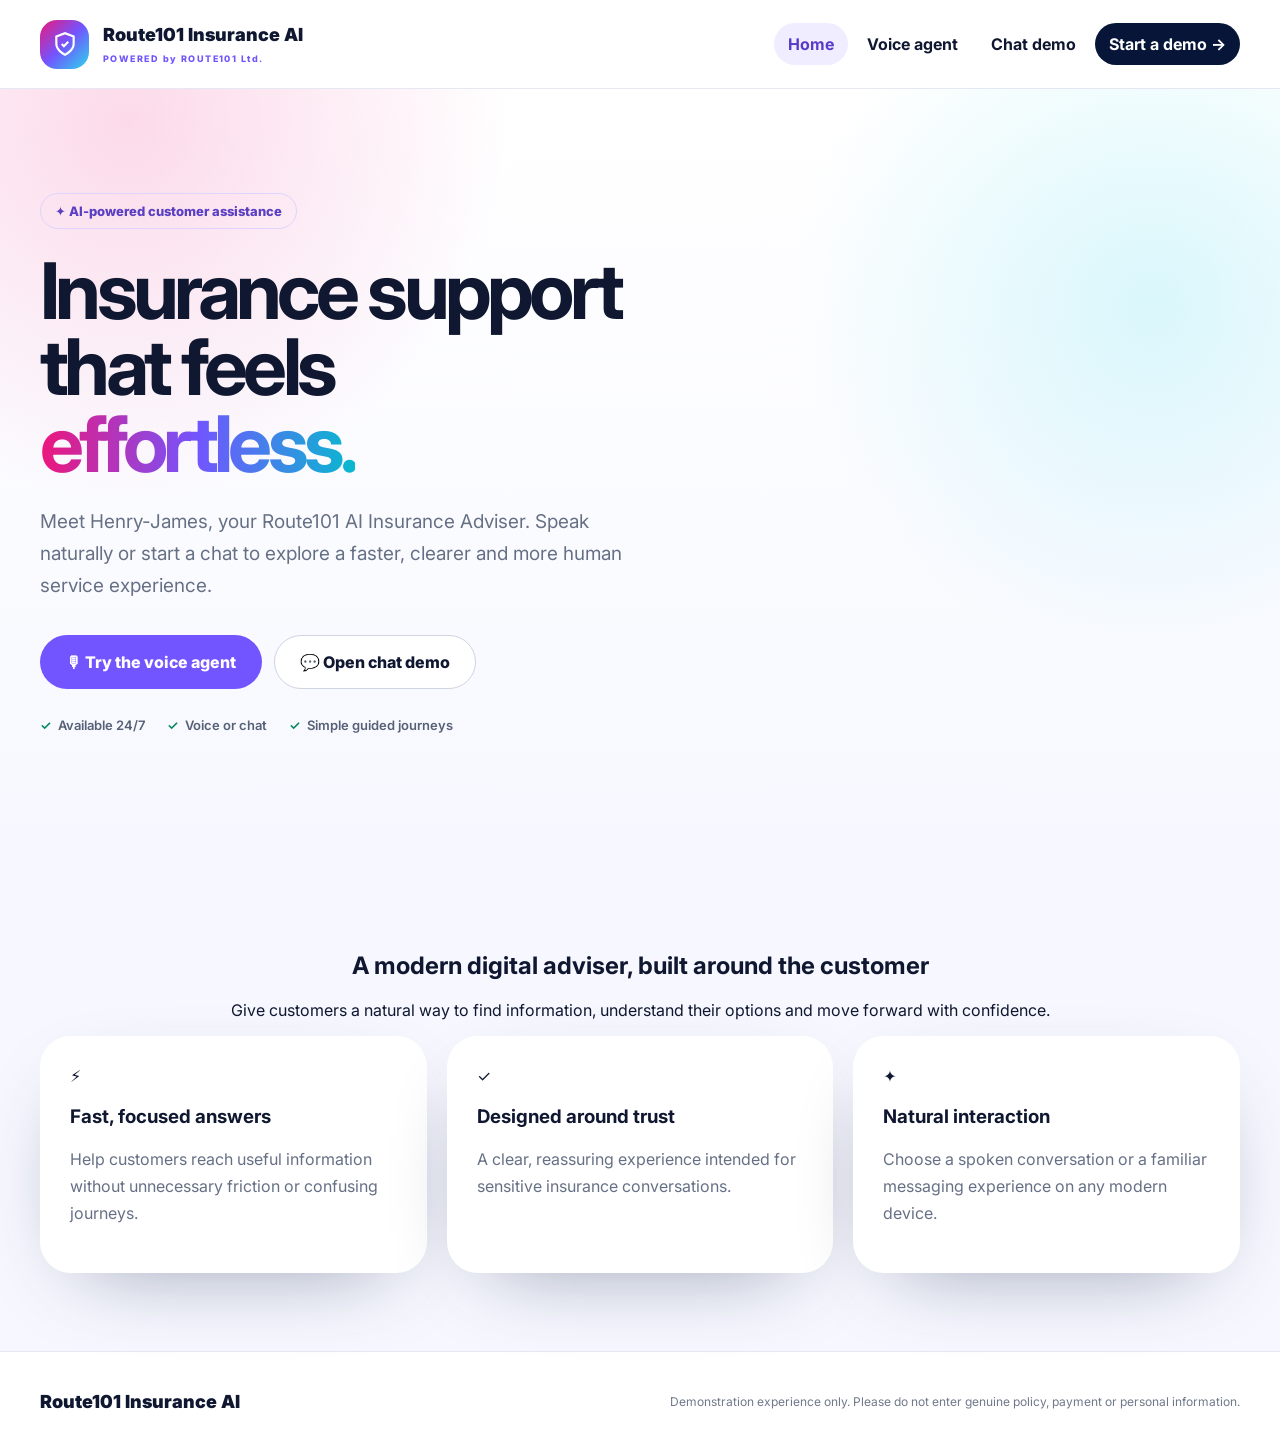
==== commit 1d9f5a0c: "Add files via upload" ====
--- a/index.html
+++ b/index.html
@@ -1 +1 @@
-<!doctype html><html lang="en-GB"><head><meta charset="UTF-8"><meta name="viewport" content="width=device-width,initial-scale=1"><meta name="description" content="Explore Route101 Insurance AI with Henry-James, a digital insurance adviser for voice and chat demonstrations."><meta name="theme-color" content="#071638"><title>Route101 Insurance AI | Meet Henry-James</title><link rel="stylesheet" href="styles.css"></head><body><header class="site-header"><div class="wrap nav"><a class="brand" href="index.html" aria-label="Route101 Insurance AI home"><span class="brand-mark"><svg viewBox="0 0 24 24" fill="none" stroke="currentColor" stroke-width="2"><path d="M12 22s8-4 8-10V5l-8-3-8 3v7c0 6 8 10 8 10z"/><path d="m9 12 2 2 4-4"/></svg></span><span class="brand-copy"><span class="brand-title">Route101 Insurance AI</span><span class="brand-subtitle">POWERED by ROUTE101 Ltd.</span></span></a><button class="menu" aria-label="Toggle navigation" aria-expanded="false">☰</button><nav class="nav-links"><a class="active" href="index.html">Home</a><a class="" href="voice.html">Voice agent</a><a class="" href="chat.html">Chat demo</a><a class="nav-cta" href="chat.html">Start a demo →</a></nav></div></header><main><section class="hero"><div class="wrap hero-grid"><div><span class="eyebrow">✦ AI-powered customer assistance</span><h1>Insurance support that feels <span class="gradient">effortless.</span></h1><p class="lead">Meet Henry‑James, your Route101 AI Insurance Adviser. Speak naturally or start a chat to explore a faster, clearer and more human service experience.</p><div class="actions"><a class="btn btn-primary" href="voice.html">🎙 Try the voice agent</a><a class="btn btn-secondary" href="chat.html">💬 Open chat demo</a></div><div class="proof"><span>Available 24/7</span><span>Voice or chat</span><span>Simple guided journeys</span></div></div><div class="portrait-wrap"><div class="portrait-glow"></div><article class="portrait-card"><img src="henry-james-avatar.png" alt="Henry-James digital insurance adviser avatar"><div class="wave" aria-hidden="true"><i></i><i></i><i></i><i></i><i></i><i></i><i></i></div><div class="agent-badge"><div><strong>Henry‑James</strong><small>AI Insurance Adviser</small></div><span class="online">Online</span></div></article></div></div></section><section class="feature-section"><div class="wrap"><div class="section-intro"><h2>A modern digital adviser, built around the customer</h2><p>Give customers a natural way to find information, understand their options and move forward with confidence.</p></div><div class="features"><article class="feature"><span class="feature-icon">⚡</span><h3>Fast, focused answers</h3><p>Help customers reach useful information without unnecessary friction or confusing journeys.</p></article><article class="feature"><span class="feature-icon">✓</span><h3>Designed around trust</h3><p>A clear, reassuring experience intended for sensitive insurance conversations.</p></article><article class="feature"><span class="feature-icon">✦</span><h3>Natural interaction</h3><p>Choose a spoken conversation or a familiar messaging experience on any modern device.</p></article></div></div></section></main><footer class="site-footer"><div class="wrap footer-inner"><a class="brand" href="index.html"><span class="brand-mark"><svg viewBox="0 0 24 24" fill="none" stroke="currentColor" stroke-width="2"><path d="M12 22s8-4 8-10V5l-8-3-8 3v7c0 6 8 10 8 10z"/><path d="m9 12 2 2 4-4"/></svg></span><span class="brand-copy"><span class="brand-title">Route101 Insurance AI</span><span class="brand-subtitle">POWERED by ROUTE101 Ltd.</span></span></a><p>Demonstration experience only. Please do not enter genuine policy, payment or personal information.</p></div></footer><script src="app.js"></script></body></html>+<!doctype html><html lang="en-GB"><head><meta charset="UTF-8"><meta name="viewport" content="width=device-width,initial-scale=1"><meta name="description" content="Explore Route101 Insurance AI with Henry-James, a digital insurance adviser for voice and chat demonstrations."><meta name="theme-color" content="#071638"><title>Route101 Insurance AI | Meet Henry-James</title><link rel="stylesheet" href="styles.css"></head><body><header class="site-header"><div class="wrap nav"><a class="brand" href="index.html" aria-label="Route101 Insurance AI home"><span class="brand-mark"><svg viewBox="0 0 24 24" fill="none" stroke="currentColor" stroke-width="2"><path d="M12 22s8-4 8-10V5l-8-3-8 3v7c0 6 8 10 8 10z"/><path d="m9 12 2 2 4-4"/></svg></span><span class="brand-copy"><span class="brand-title">Route101 Insurance AI</span><span class="brand-subtitle">POWERED by ROUTE101 Ltd.</span></span></a><button class="menu" aria-label="Toggle navigation" aria-expanded="false">☰</button><nav class="nav-links"><a class="active" href="index.html">Home</a><a href="voice.html">Voice agent</a><a href="chat.html">Chat demo</a><a class="nav-cta" href="chat.html">Start a demo →</a></nav></div></header><main><section class="hero"><div class="wrap hero-grid"><div><span class="eyebrow">✦ AI-powered customer assistance</span><h1>Insurance support that feels <span class="gradient">effortless.</span></h1><p class="lead">Meet Henry‑James, your Route101 AI Insurance Adviser. Speak naturally or start a chat to explore a faster, clearer and more human service experience.</p><div class="actions"><a class="btn btn-primary" href="voice.html">🎙 Try the voice agent</a><a class="btn btn-secondary" href="chat.html">💬 Open chat demo</a></div><div class="proof"><span>Available 24/7</span><span>Voice or chat</span><span>Simple guided journeys</span></div></div><div class="portrait-wrap"><div class="portrait-glow"></div><article class="portrait-card"><img src="henry-james-avatar.png" alt="Henry-James digital insurance adviser avatar"><div class="wave" aria-hidden="true"><i></i><i></i><i></i><i></i><i></i><i></i><i></i></div><div class="agent-badge"><div><strong>Henry‑James</strong><small>AI Insurance Adviser</small></div><span class="online">Online</span></div></article></div></div></section><section class="feature-section"><div class="wrap"><div class="section-intro"><h2>A modern digital adviser, built around the customer</h2><p>Give customers a natural way to find information, understand their options and move forward with confidence.</p></div><div class="features"><article class="feature"><span class="feature-icon">⚡</span><h3>Fast, focused answers</h3><p>Help customers reach useful information without unnecessary friction or confusing journeys.</p></article><article class="feature"><span class="feature-icon">✓</span><h3>Designed around trust</h3><p>A clear, reassuring experience intended for sensitive insurance conversations.</p></article><article class="feature"><span class="feature-icon">✦</span><h3>Natural interaction</h3><p>Choose a spoken conversation or a familiar messaging experience on any modern device.</p></article></div></div></section></main><footer class="site-footer"><div class="wrap footer-inner"><a class="brand" href="index.html"><span class="brand-title">Route101 Insurance AI</span></a><p>Demonstration experience only. Please do not enter genuine policy, payment or personal information.</p></div></footer><script src="app.js"></script></body></html>
--- a/styles.css
+++ b/styles.css
@@ -1,2 +1,2 @@
 @import url('https://fonts.googleapis.com/css2?family=Inter:wght@400;500;600;700;800;900&display=swap');
-:root{--navy:#071638;--navy2:#0b2254;--pink:#ed177b;--violet:#7255ff;--cyan:#2ad8ea;--white:#fff;--paper:#f7f8ff;--ink:#101831;--muted:#667085;--green:#28c993;--line:#e5e8f2;--shadow:0 28px 90px -42px rgba(7,22,56,.48)}*{box-sizing:border-box}html{scroll-behavior:smooth}body{margin:0;background:var(--paper);color:var(--ink);font-family:Inter,system-ui,-apple-system,BlinkMacSystemFont,"Segoe UI",sans-serif}a{text-decoration:none;color:inherit}button{font:inherit}.wrap{width:min(1200px,calc(100% - 40px));margin:auto}.site-header{position:sticky;top:0;z-index:50;background:rgba(255,255,255,.88);border-bottom:1px solid rgba(225,228,240,.8);backdrop-filter:blur(18px)}.nav{min-height:88px;display:flex;align-items:center;justify-content:space-between;gap:22px}.brand{display:flex;align-items:center;gap:14px}.brand-mark{width:49px;height:49px;display:grid;place-items:center;border-radius:17px;color:#fff;background:linear-gradient(135deg,var(--pink),var(--violet),var(--cyan));box-shadow:0 14px 30px -15px var(--violet)}.brand-mark svg{width:26px}.brand-copy{display:flex;flex-direction:column}.brand-title{font-size:18px;line-height:1;font-weight:900;letter-spacing:-.045em}.brand-subtitle{display:block;margin-top:11px;font-size:9px;line-height:1.2;font-weight:800;letter-spacing:.2em;color:var(--violet);text-transform:none}.nav-links{display:flex;align-items:center;gap:5px}.nav-links a{padding:11px 14px;border-radius:999px;font-size:14px;font-weight:700}.nav-links a:hover,.nav-links a.active{background:#efedff;color:#583bc7}.nav-links .nav-cta{margin-left:5px;background:var(--navy);color:#fff;padding-inline:19px}.nav-links .nav-cta:hover{background:var(--violet);color:#fff}.menu{display:none;border:0;background:none;color:var(--navy);font-size:25px}.hero{position:relative;overflow:hidden;padding:84px 0 100px;background:radial-gradient(circle at 10% 4%,rgba(237,23,123,.16),transparent 28%),radial-gradient(circle at 90% 28%,rgba(42,216,234,.17),transparent 28%),linear-gradient(180deg,#fff 0%,var(--paper) 100%)}.hero:after{content:'';position:absolute;inset:auto -12% -260px;width:700px;height:700px;border-radius:50%;background:rgba(114,85,255,.07);filter:blur(15px)}.hero-grid{position:relative;z-index:1;display:grid;grid-template-columns:1.04fr .96fr;gap:72px;align-items:center}.eyebrow{display:inline-flex;align-items:center;gap:8px;padding:9px 14px;border:1px solid #ddd4ff;border-radius:999px;background:rgba(255,255,255,.88);color:#5b3fc2;font-size:13px;font-weight:800;box-shadow:0 12px 35px -28px #000}.hero h1{max-width:720px;margin:24px 0;font-size:clamp(49px,6.1vw,78px);line-height:.98;letter-spacing:-.067em}.gradient{background:linear-gradient(90deg,var(--pink),var(--violet),#08b9ce);-webkit-background-clip:text;background-clip:text;color:transparent}.lead{max-width:620px;margin:0;color:var(--muted);font-size:19px;line-height:1.67}.actions{display:flex;flex-wrap:wrap;gap:12px;margin-top:34px}.btn{display:inline-flex;align-items:center;justify-content:center;gap:9px;min-height:54px;padding:0 25px;border:1px solid transparent;border-radius:999px;font-weight:800;transition:.2s transform,.2s box-shadow,.2s background}.btn:hover{transform:translateY(-2px)}.btn-primary{background:var(--violet);color:#fff;box-shadow:0 19px 38px -19px rgba(114,85,255,.9)}.btn-primary:hover{background:#5a3cdb}.btn-secondary{border-color:#cfd4e3;background:#fff}.btn-secondary:hover{border-color:#f17cb3;background:#fff5fa}.proof{display:flex;flex-wrap:wrap;gap:22px;margin-top:28px;color:#566076;font-size:13px;font-weight:600}.proof span{display:flex;align-items:center;gap:7px}.proof span:before{content:'✓';display:grid;place-items:center;width:18px;height:18px;border-radius:50%;background:#ddfaef;color:#05865f;font-weight:900}.portrait-wrap{position:relative;max-width:485px;margin-left:auto}.portrait-glow{position:absolute;inset:-18px;border-radius:44px;background:linear-gradient(145deg,rgba(237,23,123,.44),rgba(114,85,255,.2),rgba(42,216,234,.4));filter:blur(24px)}.portrait-card{position:relative;overflow:hidden;min-height:580px;border:1px solid rgba(255,255,255,.75);border-radius:40px;background:var(--navy);box-shadow:0 34px 95px -38px rgba(4,10,35,.8)}.portrait-card img{position:absolute;inset:0;width:100%;height:100%;object-fit:cover;object-position:center 18%}.portrait-card:after{content:'';position:absolute;inset:0;background:linear-gradient(180deg,transparent 48%,rgba(3,9,30,.2) 67%,rgba(3,9,30,.94) 100%)}.agent-badge{position:absolute;z-index:2;left:25px;right:25px;bottom:24px;display:flex;align-items:center;justify-content:space-between;gap:14px;padding:18px 19px;border:1px solid rgba(255,255,255,.19);border-radius:24px;background:rgba(7,22,56,.67);color:#fff;backdrop-filter:blur(16px)}.agent-badge strong{display:block;font-size:17px}.agent-badge small{display:block;margin-top:4px;color:#c5cee3}.online{display:flex;align-items:center;gap:7px;padding:7px 10px;border-radius:99px;background:rgba(255,255,255,.1);color:#a8f4db;font-size:11px;font-weight:800}.online:before{content:'';width:8px;height:8px;border-radius:50%;background:var(--green);box-shadow:0 0 0 4px rgba(40,201,147,.12)}.wave{position:absolute;z-index:2;left:26px;top:25px;display:flex;align-items:center;gap:4px;height:40px;padding:0 12px;border-radius:99px;background:rgba(7,22,56,.58);backdrop-filter:blur(14px)}.wave i{display:block;width:3px;border-radius:99px;background:linear-gradient(var(--pink),var(--cyan));animation:wave 1.1s ease-in-out infinite}.wave i:nth-child(1),.wave i:nth-child(7){height:10px}.wave i:nth-child(2),.wave i:nth-child(6){height:18px;animation-delay:.12s}.wave i:nth-child(3),.wave i:nth-child(5){height:26px;animation-delay:.23s}.wave i:nth-child(4){height:32px;animation-delay:.34s}@keyframes wave{50%{transform:scaleY(.42)}}.feature-section{padding:78px 0}.section-intro{text-align:center;max-width:720px;margin:0 auto 36px}.section-intro h2{margin:0;font-size:34px;letter-spacing:-.045em}.section-intro p{color:var(--muted);line-height:1.7}.features{display:grid;grid-template-columns:repeat(3,1fr);gap:20px}.feature{padding:30px;border:1px solid rgba(230,232,242,.8);border-radius:31px;background:#fff;box-shadow:var(--shadow)}.feature-icon{width:50px;height:50px;display:grid;place-items:center;border-radius:17px;background:#efedff;color:#6548d1;font-size:23px}.feature h3{margin:20px 0 10px;font-size:19px}.feature p{margin:0;color:var(--muted);line-height:1.68}.site-footer{padding:30px 0;border-top:1px solid var(--line);background:#fff}.footer-inner{display:flex;align-items:center;justify-content:space-between;gap:25px}.footer-inner p{max-width:520px;margin:0;color:#70798b;font-size:12px;line-height:1.6;text-align:right}.agent-main{position:relative;min-height:calc(100vh - 166px);overflow:hidden;padding:47px 0 60px;background:radial-gradient(circle at 89% 8%,rgba(42,216,234,.14),transparent 30%),radial-gradient(circle at 9% 88%,rgba(237,23,123,.12),transparent 29%)}.back{display:inline-flex;align-items:center;gap:7px;margin-bottom:28px;color:#596277;font-size:13px;font-weight:800}.agent-grid{display:grid;grid-template-columns:.73fr 1.27fr;gap:30px}.info-panel{overflow:hidden;position:relative;padding:39px;border-radius:39px;background:var(--navy);color:#fff;box-shadow:0 30px 90px -42px rgba(4,10,35,.88)}.info-panel:after{content:'';position:absolute;width:300px;height:300px;right:-150px;top:-140px;border-radius:50%;background:rgba(114,85,255,.25);filter:blur(55px)}.mini-person{position:relative;z-index:1;display:flex;align-items:center;gap:14px}.mini-person img{width:72px;height:72px;object-fit:cover;object-position:center 15%;border:3px solid rgba(255,255,255,.14);border-radius:23px}.mini-person .status{position:absolute;left:57px;top:51px;width:16px;height:16px;border:3px solid var(--navy);border-radius:50%;background:var(--green)}.kicker{margin:29px 0 9px;color:#76e8f3;font-size:12px;font-weight:900;letter-spacing:.16em;text-transform:uppercase}.info-panel h1{max-width:400px;margin:0 0 16px;font-size:43px;line-height:1.04;letter-spacing:-.055em}.info-panel>p{color:#c0c9dc;font-size:16px;line-height:1.72}.tips{display:grid;gap:14px;margin:28px 0;color:#c5cede;font-size:13px;line-height:1.55}.tip{display:flex;gap:10px}.tip:before{content:'✓';color:#42ddb0;font-weight:900}.switch-btn{min-height:46px;border-color:rgba(255,255,255,.18);background:rgba(255,255,255,.08);color:#fff}.switch-btn:hover{background:#fff;color:var(--navy)}.experience{min-height:620px;overflow:hidden;display:flex;border:1px solid rgba(255,255,255,.95);border-radius:39px;background:#fff;box-shadow:var(--shadow)}.empty{max-width:560px;margin:auto;padding:36px;text-align:center}.empty-avatar{position:relative;width:130px;height:130px;margin:auto}.empty-avatar img{width:100%;height:100%;object-fit:cover;object-position:center 15%;border-radius:50%;box-shadow:0 18px 45px -20px rgba(7,22,56,.7)}.empty-avatar:after{content:'';position:absolute;right:4px;bottom:5px;width:23px;height:23px;border:5px solid #fff;border-radius:50%;background:var(--green)}.empty h2{margin:25px 0 9px;font-size:26px;letter-spacing:-.035em}.empty p{margin:0;color:var(--muted);line-height:1.7}.code-pill{display:inline-block;margin-top:19px;padding:12px 16px;border-radius:14px;background:#f0f2f7;color:#515b6e;font:12px ui-monospace,SFMono-Regular,Menlo,monospace}.notice{margin-top:17px!important;color:#858da0!important;font-size:12px}.experience iframe{width:100%;min-height:680px;border:0}.launch{margin-top:24px}.privacy{margin-top:25px;padding:14px 16px;border:1px solid #e5e8f2;border-radius:16px;background:#fafbfe;color:#747d90;font-size:11px;line-height:1.55}@media(max-width:900px){.nav-links{display:none}.menu{display:block}.nav-links.open{position:absolute;top:88px;left:0;right:0;display:flex;flex-direction:column;align-items:stretch;padding:15px 20px;background:#fff;border-bottom:1px solid var(--line)}.nav-links.open a{text-align:center}.hero-grid,.agent-grid{grid-template-columns:1fr}.hero-grid{gap:58px}.portrait-wrap{width:100%;max-width:540px;margin:auto}.features{grid-template-columns:1fr}.info-panel h1{font-size:38px}}@media(max-width:590px){.wrap{width:calc(100% - 28px)}.hero{padding:60px 0 72px}.hero h1{font-size:46px}.lead{font-size:17px}.actions .btn{width:100%}.proof{display:grid;gap:12px}.portrait-card{min-height:530px}.brand-title{font-size:15px}.brand-subtitle{margin-top:9px;font-size:8px;letter-spacing:.13em}.brand-mark{width:44px;height:44px}.footer-inner{align-items:flex-start;flex-direction:column}.footer-inner p{text-align:left}.agent-main{padding-top:31px}.info-panel{padding:29px}.experience{min-height:540px}.empty{padding:28px 20px}.agent-badge{left:15px;right:15px;bottom:15px}.online{display:none}}
+:root{--navy:#071638;--pink:#ed177b;--violet:#7255ff;--cyan:#2ad8ea;--paper:#f7f8ff;--ink:#101831;--muted:#667085;--green:#28c993;--line:#e5e8f2;--shadow:0 28px 90px -42px rgba(7,22,56,.48)}*{box-sizing:border-box}body{margin:0;background:var(--paper);color:var(--ink);font-family:Inter,system-ui,sans-serif}a{text-decoration:none;color:inherit}.wrap{width:min(1200px,calc(100% - 40px));margin:auto}.site-header{position:sticky;top:0;z-index:50;background:rgba(255,255,255,.9);border-bottom:1px solid var(--line);backdrop-filter:blur(18px)}.nav{min-height:88px;display:flex;align-items:center;justify-content:space-between}.brand{display:flex;align-items:center;gap:14px}.brand-mark{width:49px;height:49px;display:grid;place-items:center;border-radius:17px;color:#fff;background:linear-gradient(135deg,var(--pink),var(--violet),var(--cyan))}.brand-mark svg{width:26px}.brand-copy{display:flex;flex-direction:column}.brand-title{font-size:18px;font-weight:900}.brand-subtitle{margin-top:8px;font-size:9px;font-weight:800;letter-spacing:.16em;color:var(--violet)}.nav-links{display:flex;gap:5px;align-items:center}.nav-links a{padding:11px 14px;border-radius:999px;font-weight:700}.nav-links a:hover,.nav-links a.active{background:#efedff;color:#583bc7}.nav-cta{background:var(--navy);color:#fff!important}.menu{display:none;border:0;background:none;font-size:25px}.hero{padding:84px 0 100px;background:radial-gradient(circle at 10% 4%,rgba(237,23,123,.16),transparent 28%),radial-gradient(circle at 90% 28%,rgba(42,216,234,.17),transparent 28%),linear-gradient(180deg,#fff,var(--paper))}.hero-grid{display:grid;grid-template-columns:1.04fr .96fr;gap:72px;align-items:center}.eyebrow{display:inline-flex;padding:9px 14px;border:1px solid #ddd4ff;border-radius:999px;color:#5b3fc2;font-size:13px;font-weight:800}.hero h1{margin:24px 0;font-size:clamp(49px,6.1vw,78px);line-height:.98;letter-spacing:-.06em}.gradient{background:linear-gradient(90deg,var(--pink),var(--violet),#08b9ce);-webkit-background-clip:text;background-clip:text;color:transparent}.lead{color:var(--muted);font-size:19px;line-height:1.67}.actions{display:flex;gap:12px;margin-top:34px}.btn{display:inline-flex;align-items:center;justify-content:center;min-height:54px;padding:0 25px;border:1px solid transparent;border-radius:999px;font-weight:800}.btn-primary{background:var(--violet);color:#fff}.btn-secondary{border-color:#cfd4e3;background:#fff}.proof{display:flex;gap:22px;margin-top:28px;color:#566076;font-size:13px;font-weight:600}.proof span:before{content:'✓';margin-right:7px;color:#05865f}.portrait-wrap{position:relative;max-width:485px;margin-left:auto}.portrait-card{position:relative;overflow:hidden;min-height:580px;border-radius:40px;background:var(--navy);box-shadow:var(--shadow)}.portrait-card img{position:absolute;width:100%;height:100%;object-fit:cover}.agent-badge{position:absolute;z-index:2;left:25px;right:25px;bottom:24px;display:flex;justify-content:space-between;padding:18px;border-radius:24px;background:rgba(7,22,56,.75);color:#fff}.agent-badge small{display:block;color:#c5cee3}.online{color:#a8f4db}.wave{position:absolute;z-index:2;left:26px;top:25px}.feature-section{padding:78px 0}.section-intro{text-align:center}.features{display:grid;grid-template-columns:repeat(3,1fr);gap:20px}.feature{padding:30px;border-radius:31px;background:#fff;box-shadow:var(--shadow)}.feature p{color:var(--muted);line-height:1.68}.site-footer{padding:30px 0;border-top:1px solid var(--line);background:#fff}.footer-inner{display:flex;justify-content:space-between;align-items:center}.footer-inner p{color:#70798b;font-size:12px}.agent-main{min-height:calc(100vh - 166px);padding:47px 0 60px}.back{display:inline-block;margin-bottom:28px;color:#596277;font-weight:800}.agent-grid{display:grid;grid-template-columns:.73fr 1.27fr;gap:30px}.info-panel{padding:39px;border-radius:39px;background:var(--navy);color:#fff}.mini-person img{width:72px;height:72px;object-fit:cover;border-radius:23px}.kicker{margin:29px 0 9px;color:#76e8f3;font-size:12px;font-weight:900;text-transform:uppercase}.info-panel h1{font-size:43px}.info-panel>p,.tips{color:#c0c9dc;line-height:1.7}.tips{display:grid;gap:14px;margin:28px 0}.tip:before{content:'✓';margin-right:10px;color:#42ddb0}.switch-btn{background:rgba(255,255,255,.08);color:#fff}.experience{min-height:680px;overflow:hidden;display:flex;border-radius:39px;background:#fff;box-shadow:var(--shadow)}.experience iframe{width:100%;min-height:680px;border:0}.empty{max-width:560px;margin:auto;padding:36px;text-align:center}.empty-avatar img{width:130px;height:130px;object-fit:cover;border-radius:50%}.code-pill{display:inline-block;margin-top:19px;padding:12px 16px;border-radius:14px;background:#f0f2f7}.privacy{margin-top:25px;padding:14px;border:1px solid var(--line);border-radius:16px;color:#747d90;font-size:11px}@media(max-width:900px){.nav-links{display:none}.menu{display:block}.nav-links.open{position:absolute;top:88px;left:0;right:0;display:flex;flex-direction:column;background:#fff}.hero-grid,.agent-grid{grid-template-columns:1fr}.features{grid-template-columns:1fr}}@media(max-width:590px){.wrap{width:calc(100% - 28px)}.hero h1{font-size:46px}.actions{flex-direction:column}.portrait-card{min-height:530px}.footer-inner{align-items:flex-start;flex-direction:column}.experience{min-height:600px}}
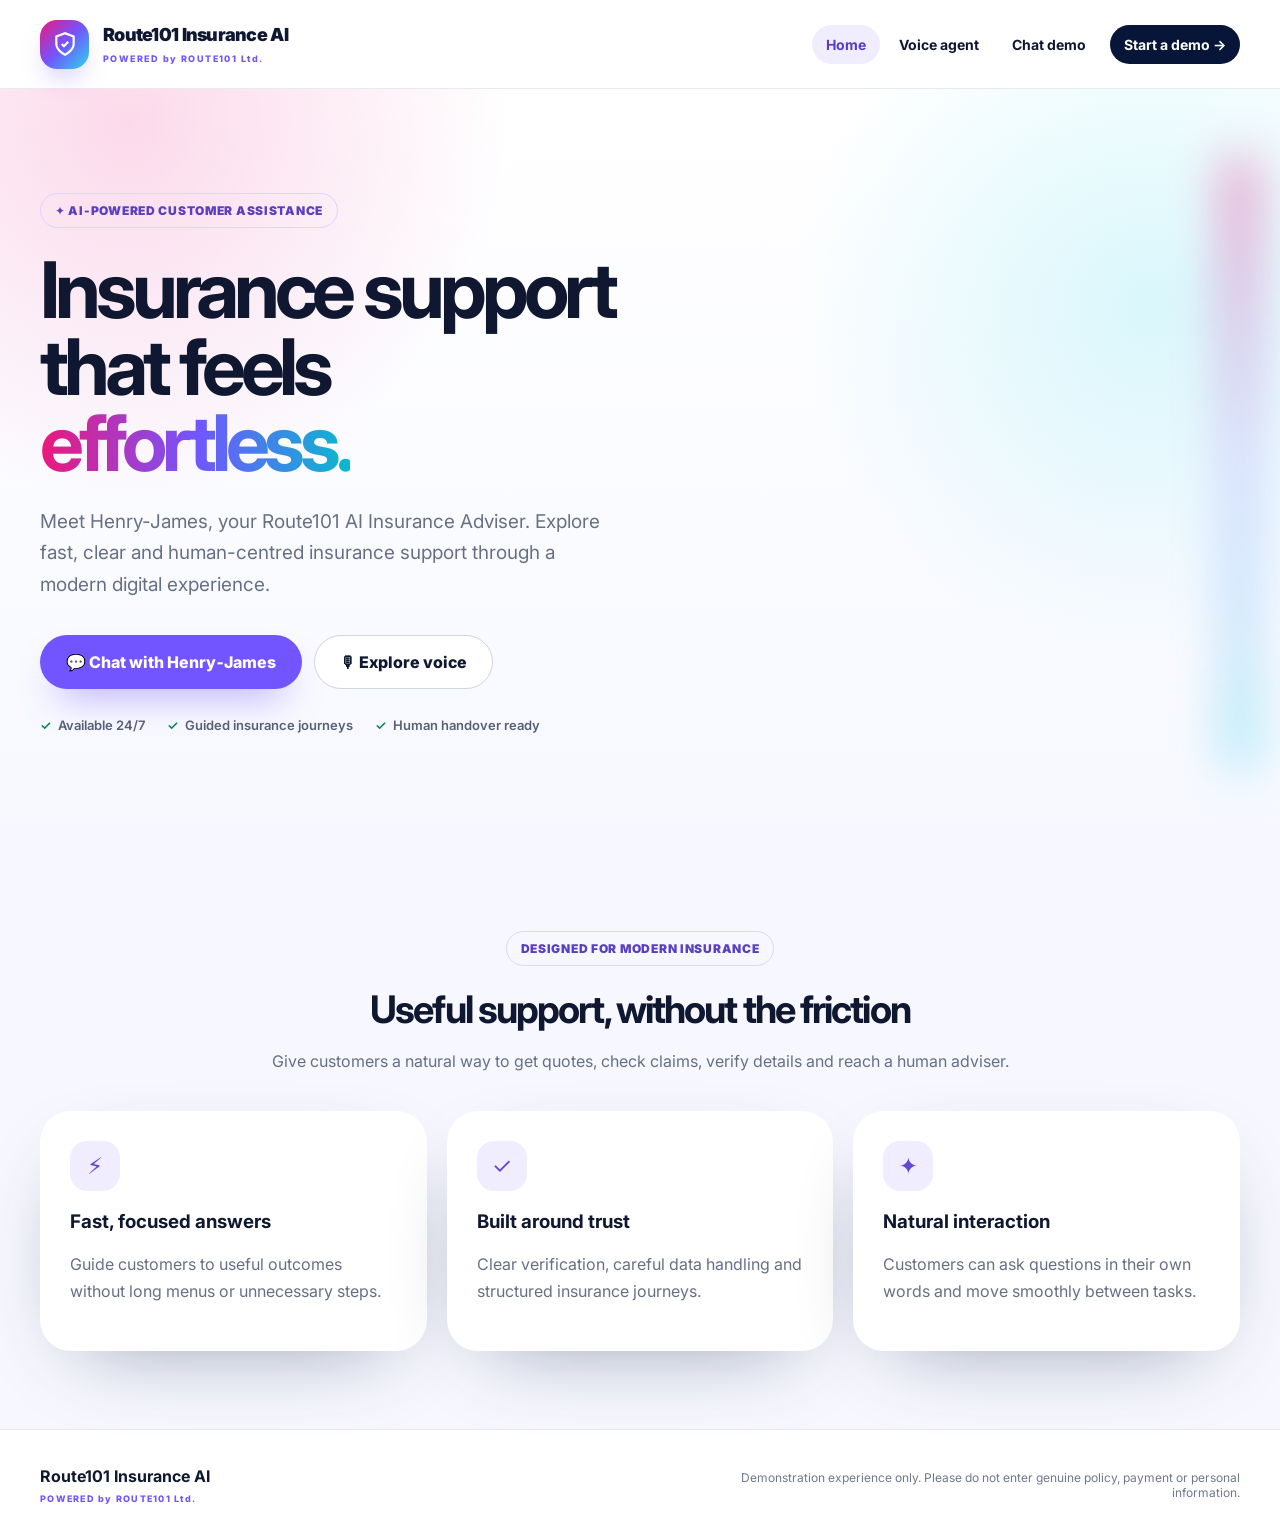
==== commit f1212dae: "Add files via upload" ====
--- a/index.html
+++ b/index.html
@@ -1 +1 @@
-<!doctype html><html lang="en-GB"><head><meta charset="UTF-8"><meta name="viewport" content="width=device-width,initial-scale=1"><meta name="description" content="Explore Route101 Insurance AI with Henry-James, a digital insurance adviser for voice and chat demonstrations."><meta name="theme-color" content="#071638"><title>Route101 Insurance AI | Meet Henry-James</title><link rel="stylesheet" href="styles.css"></head><body><header class="site-header"><div class="wrap nav"><a class="brand" href="index.html" aria-label="Route101 Insurance AI home"><span class="brand-mark"><svg viewBox="0 0 24 24" fill="none" stroke="currentColor" stroke-width="2"><path d="M12 22s8-4 8-10V5l-8-3-8 3v7c0 6 8 10 8 10z"/><path d="m9 12 2 2 4-4"/></svg></span><span class="brand-copy"><span class="brand-title">Route101 Insurance AI</span><span class="brand-subtitle">POWERED by ROUTE101 Ltd.</span></span></a><button class="menu" aria-label="Toggle navigation" aria-expanded="false">☰</button><nav class="nav-links"><a class="active" href="index.html">Home</a><a href="voice.html">Voice agent</a><a href="chat.html">Chat demo</a><a class="nav-cta" href="chat.html">Start a demo →</a></nav></div></header><main><section class="hero"><div class="wrap hero-grid"><div><span class="eyebrow">✦ AI-powered customer assistance</span><h1>Insurance support that feels <span class="gradient">effortless.</span></h1><p class="lead">Meet Henry‑James, your Route101 AI Insurance Adviser. Speak naturally or start a chat to explore a faster, clearer and more human service experience.</p><div class="actions"><a class="btn btn-primary" href="voice.html">🎙 Try the voice agent</a><a class="btn btn-secondary" href="chat.html">💬 Open chat demo</a></div><div class="proof"><span>Available 24/7</span><span>Voice or chat</span><span>Simple guided journeys</span></div></div><div class="portrait-wrap"><div class="portrait-glow"></div><article class="portrait-card"><img src="henry-james-avatar.png" alt="Henry-James digital insurance adviser avatar"><div class="wave" aria-hidden="true"><i></i><i></i><i></i><i></i><i></i><i></i><i></i></div><div class="agent-badge"><div><strong>Henry‑James</strong><small>AI Insurance Adviser</small></div><span class="online">Online</span></div></article></div></div></section><section class="feature-section"><div class="wrap"><div class="section-intro"><h2>A modern digital adviser, built around the customer</h2><p>Give customers a natural way to find information, understand their options and move forward with confidence.</p></div><div class="features"><article class="feature"><span class="feature-icon">⚡</span><h3>Fast, focused answers</h3><p>Help customers reach useful information without unnecessary friction or confusing journeys.</p></article><article class="feature"><span class="feature-icon">✓</span><h3>Designed around trust</h3><p>A clear, reassuring experience intended for sensitive insurance conversations.</p></article><article class="feature"><span class="feature-icon">✦</span><h3>Natural interaction</h3><p>Choose a spoken conversation or a familiar messaging experience on any modern device.</p></article></div></div></section></main><footer class="site-footer"><div class="wrap footer-inner"><a class="brand" href="index.html"><span class="brand-title">Route101 Insurance AI</span></a><p>Demonstration experience only. Please do not enter genuine policy, payment or personal information.</p></div></footer><script src="app.js"></script></body></html>
+<!doctype html><html lang="en-GB"><head><meta charset="UTF-8"><meta name="viewport" content="width=device-width,initial-scale=1"><meta name="description" content="Explore Route101 Insurance AI with Henry-James."><meta name="theme-color" content="#071638"><title>Route101 Insurance AI | Meet Henry-James</title><link rel="stylesheet" href="styles.css"></head><body data-page="home"><header class="site-header"><div class="wrap nav"><a class="brand" href="index.html" aria-label="Route101 Insurance AI home"><span class="brand-mark"><svg viewBox="0 0 24 24" fill="none" stroke="currentColor" stroke-width="2"><path d="M12 22s8-4 8-10V5l-8-3-8 3v7c0 6 8 10 8 10z"/><path d="m9 12 2 2 4-4"/></svg></span><span class="brand-copy"><span class="brand-title">Route101 Insurance AI</span><span class="brand-subtitle">POWERED by ROUTE101 Ltd.</span></span></a><button class="menu" aria-label="Toggle navigation" aria-expanded="false">☰</button><nav class="nav-links"><a data-page="home" href="index.html">Home</a><a data-page="voice" href="voice.html">Voice agent</a><a data-page="chat" href="chat.html">Chat demo</a><a class="nav-cta" href="chat.html">Start a demo →</a></nav></div></header><main><section class="hero"><div class="wrap hero-grid"><div class="hero-copy"><span class="eyebrow">✦ AI-powered customer assistance</span><h1>Insurance support that feels <span class="gradient">effortless.</span></h1><p class="lead">Meet Henry‑James, your Route101 AI Insurance Adviser. Explore fast, clear and human-centred insurance support through a modern digital experience.</p><div class="actions"><a class="btn btn-primary" href="chat.html">💬 Chat with Henry‑James</a><a class="btn btn-secondary" href="voice.html">🎙 Explore voice</a></div><div class="proof"><span>Available 24/7</span><span>Guided insurance journeys</span><span>Human handover ready</span></div></div><div class="portrait-wrap"><div class="portrait-glow"></div><article class="portrait-card"><img src="henry-james-avatar.png" alt="Henry-James digital insurance adviser avatar"><div class="wave" aria-hidden="true"><i></i><i></i><i></i><i></i><i></i><i></i><i></i></div><div class="agent-badge"><div><strong>Henry‑James</strong><small>AI Insurance Adviser</small></div><span class="online">Online</span></div></article></div></div></section><section class="feature-section"><div class="wrap"><div class="section-intro"><span class="section-label">Designed for modern insurance</span><h2>Useful support, without the friction</h2><p>Give customers a natural way to get quotes, check claims, verify details and reach a human adviser.</p></div><div class="features"><article class="feature"><span class="feature-icon">⚡</span><h3>Fast, focused answers</h3><p>Guide customers to useful outcomes without long menus or unnecessary steps.</p></article><article class="feature"><span class="feature-icon">✓</span><h3>Built around trust</h3><p>Clear verification, careful data handling and structured insurance journeys.</p></article><article class="feature"><span class="feature-icon">✦</span><h3>Natural interaction</h3><p>Customers can ask questions in their own words and move smoothly between tasks.</p></article></div></div></section></main><footer class="site-footer"><div class="wrap footer-inner"><div class="footer-brand"><strong>Route101 Insurance AI</strong><span>POWERED by ROUTE101 Ltd.</span></div><p>Demonstration experience only. Please do not enter genuine policy, payment or personal information.</p></div></footer><script src="app.js"></script></body></html>
--- a/styles.css
+++ b/styles.css
@@ -1,2 +1,2 @@
 @import url('https://fonts.googleapis.com/css2?family=Inter:wght@400;500;600;700;800;900&display=swap');
-:root{--navy:#071638;--pink:#ed177b;--violet:#7255ff;--cyan:#2ad8ea;--paper:#f7f8ff;--ink:#101831;--muted:#667085;--green:#28c993;--line:#e5e8f2;--shadow:0 28px 90px -42px rgba(7,22,56,.48)}*{box-sizing:border-box}body{margin:0;background:var(--paper);color:var(--ink);font-family:Inter,system-ui,sans-serif}a{text-decoration:none;color:inherit}.wrap{width:min(1200px,calc(100% - 40px));margin:auto}.site-header{position:sticky;top:0;z-index:50;background:rgba(255,255,255,.9);border-bottom:1px solid var(--line);backdrop-filter:blur(18px)}.nav{min-height:88px;display:flex;align-items:center;justify-content:space-between}.brand{display:flex;align-items:center;gap:14px}.brand-mark{width:49px;height:49px;display:grid;place-items:center;border-radius:17px;color:#fff;background:linear-gradient(135deg,var(--pink),var(--violet),var(--cyan))}.brand-mark svg{width:26px}.brand-copy{display:flex;flex-direction:column}.brand-title{font-size:18px;font-weight:900}.brand-subtitle{margin-top:8px;font-size:9px;font-weight:800;letter-spacing:.16em;color:var(--violet)}.nav-links{display:flex;gap:5px;align-items:center}.nav-links a{padding:11px 14px;border-radius:999px;font-weight:700}.nav-links a:hover,.nav-links a.active{background:#efedff;color:#583bc7}.nav-cta{background:var(--navy);color:#fff!important}.menu{display:none;border:0;background:none;font-size:25px}.hero{padding:84px 0 100px;background:radial-gradient(circle at 10% 4%,rgba(237,23,123,.16),transparent 28%),radial-gradient(circle at 90% 28%,rgba(42,216,234,.17),transparent 28%),linear-gradient(180deg,#fff,var(--paper))}.hero-grid{display:grid;grid-template-columns:1.04fr .96fr;gap:72px;align-items:center}.eyebrow{display:inline-flex;padding:9px 14px;border:1px solid #ddd4ff;border-radius:999px;color:#5b3fc2;font-size:13px;font-weight:800}.hero h1{margin:24px 0;font-size:clamp(49px,6.1vw,78px);line-height:.98;letter-spacing:-.06em}.gradient{background:linear-gradient(90deg,var(--pink),var(--violet),#08b9ce);-webkit-background-clip:text;background-clip:text;color:transparent}.lead{color:var(--muted);font-size:19px;line-height:1.67}.actions{display:flex;gap:12px;margin-top:34px}.btn{display:inline-flex;align-items:center;justify-content:center;min-height:54px;padding:0 25px;border:1px solid transparent;border-radius:999px;font-weight:800}.btn-primary{background:var(--violet);color:#fff}.btn-secondary{border-color:#cfd4e3;background:#fff}.proof{display:flex;gap:22px;margin-top:28px;color:#566076;font-size:13px;font-weight:600}.proof span:before{content:'✓';margin-right:7px;color:#05865f}.portrait-wrap{position:relative;max-width:485px;margin-left:auto}.portrait-card{position:relative;overflow:hidden;min-height:580px;border-radius:40px;background:var(--navy);box-shadow:var(--shadow)}.portrait-card img{position:absolute;width:100%;height:100%;object-fit:cover}.agent-badge{position:absolute;z-index:2;left:25px;right:25px;bottom:24px;display:flex;justify-content:space-between;padding:18px;border-radius:24px;background:rgba(7,22,56,.75);color:#fff}.agent-badge small{display:block;color:#c5cee3}.online{color:#a8f4db}.wave{position:absolute;z-index:2;left:26px;top:25px}.feature-section{padding:78px 0}.section-intro{text-align:center}.features{display:grid;grid-template-columns:repeat(3,1fr);gap:20px}.feature{padding:30px;border-radius:31px;background:#fff;box-shadow:var(--shadow)}.feature p{color:var(--muted);line-height:1.68}.site-footer{padding:30px 0;border-top:1px solid var(--line);background:#fff}.footer-inner{display:flex;justify-content:space-between;align-items:center}.footer-inner p{color:#70798b;font-size:12px}.agent-main{min-height:calc(100vh - 166px);padding:47px 0 60px}.back{display:inline-block;margin-bottom:28px;color:#596277;font-weight:800}.agent-grid{display:grid;grid-template-columns:.73fr 1.27fr;gap:30px}.info-panel{padding:39px;border-radius:39px;background:var(--navy);color:#fff}.mini-person img{width:72px;height:72px;object-fit:cover;border-radius:23px}.kicker{margin:29px 0 9px;color:#76e8f3;font-size:12px;font-weight:900;text-transform:uppercase}.info-panel h1{font-size:43px}.info-panel>p,.tips{color:#c0c9dc;line-height:1.7}.tips{display:grid;gap:14px;margin:28px 0}.tip:before{content:'✓';margin-right:10px;color:#42ddb0}.switch-btn{background:rgba(255,255,255,.08);color:#fff}.experience{min-height:680px;overflow:hidden;display:flex;border-radius:39px;background:#fff;box-shadow:var(--shadow)}.experience iframe{width:100%;min-height:680px;border:0}.empty{max-width:560px;margin:auto;padding:36px;text-align:center}.empty-avatar img{width:130px;height:130px;object-fit:cover;border-radius:50%}.code-pill{display:inline-block;margin-top:19px;padding:12px 16px;border-radius:14px;background:#f0f2f7}.privacy{margin-top:25px;padding:14px;border:1px solid var(--line);border-radius:16px;color:#747d90;font-size:11px}@media(max-width:900px){.nav-links{display:none}.menu{display:block}.nav-links.open{position:absolute;top:88px;left:0;right:0;display:flex;flex-direction:column;background:#fff}.hero-grid,.agent-grid{grid-template-columns:1fr}.features{grid-template-columns:1fr}}@media(max-width:590px){.wrap{width:calc(100% - 28px)}.hero h1{font-size:46px}.actions{flex-direction:column}.portrait-card{min-height:530px}.footer-inner{align-items:flex-start;flex-direction:column}.experience{min-height:600px}}
+:root{--navy:#071638;--navy2:#0d2458;--pink:#ed177b;--violet:#7255ff;--cyan:#2ad8ea;--paper:#f7f8ff;--ink:#101831;--muted:#667085;--green:#28c993;--line:#e5e8f2;--shadow:0 28px 90px -42px rgba(7,22,56,.48)}*{box-sizing:border-box}html{scroll-behavior:smooth}body{margin:0;background:var(--paper);color:var(--ink);font-family:Inter,system-ui,sans-serif}a{text-decoration:none;color:inherit}.wrap{width:min(1200px,calc(100% - 40px));margin:auto}.site-header{position:sticky;top:0;z-index:50;background:rgba(255,255,255,.9);border-bottom:1px solid rgba(229,232,242,.9);backdrop-filter:blur(18px)}.nav{min-height:88px;display:flex;align-items:center;justify-content:space-between;gap:22px}.brand{display:flex;align-items:center;gap:14px}.brand-mark{width:49px;height:49px;display:grid;place-items:center;border-radius:17px;color:#fff;background:linear-gradient(135deg,var(--pink),var(--violet),var(--cyan));box-shadow:0 14px 30px -15px var(--violet)}.brand-mark svg{width:26px}.brand-copy{display:flex;flex-direction:column}.brand-title{font-size:18px;font-weight:900;letter-spacing:-.04em}.brand-subtitle{margin-top:8px;font-size:9px;font-weight:800;letter-spacing:.16em;color:var(--violet)}.nav-links{display:flex;align-items:center;gap:5px}.nav-links a{padding:11px 14px;border-radius:999px;font-size:14px;font-weight:700}.nav-links a:hover,.nav-links a.active{background:#efedff;color:#583bc7}.nav-links .nav-cta{margin-left:5px;background:var(--navy);color:#fff}.menu{display:none;border:0;background:none;font-size:25px}.hero{padding:84px 0 100px;background:radial-gradient(circle at 10% 4%,rgba(237,23,123,.16),transparent 28%),radial-gradient(circle at 90% 28%,rgba(42,216,234,.17),transparent 28%),linear-gradient(180deg,#fff,var(--paper))}.hero-grid{display:grid;grid-template-columns:1.04fr .96fr;gap:72px;align-items:center}.eyebrow,.section-label{display:inline-flex;padding:9px 14px;border:1px solid #ddd4ff;border-radius:999px;color:#5b3fc2;font-size:12px;font-weight:900;letter-spacing:.06em;text-transform:uppercase}.hero h1{margin:24px 0;font-size:clamp(49px,6.1vw,78px);line-height:.98;letter-spacing:-.065em}.gradient{background:linear-gradient(90deg,var(--pink),var(--violet),#08b9ce);-webkit-background-clip:text;background-clip:text;color:transparent}.lead{max-width:620px;color:var(--muted);font-size:19px;line-height:1.67}.actions{display:flex;flex-wrap:wrap;gap:12px;margin-top:34px}.btn{display:inline-flex;align-items:center;justify-content:center;min-height:54px;padding:0 25px;border:1px solid transparent;border-radius:999px;font-weight:800;transition:.2s}.btn:hover{transform:translateY(-2px)}.btn-primary{background:var(--violet);color:#fff;box-shadow:0 19px 38px -19px rgba(114,85,255,.9)}.btn-secondary{border-color:#cfd4e3;background:#fff}.btn-light{margin-top:28px;background:#fff;color:var(--navy)}.proof{display:flex;flex-wrap:wrap;gap:22px;margin-top:28px;color:#566076;font-size:13px;font-weight:600}.proof span:before{content:'✓';margin-right:7px;color:#05865f}.portrait-wrap{position:relative;max-width:485px;margin-left:auto}.portrait-glow{position:absolute;inset:-18px;border-radius:44px;background:linear-gradient(145deg,rgba(237,23,123,.44),rgba(114,85,255,.2),rgba(42,216,234,.4));filter:blur(24px)}.portrait-card{position:relative;overflow:hidden;min-height:580px;border-radius:40px;background:var(--navy);box-shadow:var(--shadow)}.portrait-card img{position:absolute;width:100%;height:100%;object-fit:cover}.portrait-card:after{content:'';position:absolute;inset:0;background:linear-gradient(180deg,transparent 48%,rgba(3,9,30,.94))}.agent-badge{position:absolute;z-index:2;left:25px;right:25px;bottom:24px;display:flex;justify-content:space-between;padding:18px;border-radius:24px;background:rgba(7,22,56,.75);color:#fff}.agent-badge small{display:block;color:#c5cee3}.online{color:#a8f4db}.wave{position:absolute;z-index:2;left:26px;top:25px;display:flex;gap:4px;align-items:center;height:42px;padding:0 12px;border-radius:999px;background:rgba(7,22,56,.65)}.wave i{width:3px;height:22px;border-radius:8px;background:linear-gradient(var(--pink),var(--cyan));animation:wave 1.1s ease-in-out infinite}.wave i:nth-child(2n){height:32px;animation-delay:.15s}@keyframes wave{50%{transform:scaleY(.4)}}.feature-section{padding:78px 0}.section-intro{text-align:center;max-width:760px;margin:0 auto 36px}.section-intro h2{margin:20px 0 10px;font-size:38px;letter-spacing:-.05em}.section-intro p,.feature p{color:var(--muted);line-height:1.68}.features{display:grid;grid-template-columns:repeat(3,1fr);gap:20px}.feature{padding:30px;border-radius:31px;background:#fff;box-shadow:var(--shadow)}.feature-icon{display:grid;place-items:center;width:50px;height:50px;border-radius:17px;background:#efedff;color:#6548d1;font-size:23px}.site-footer{padding:28px 0;border-top:1px solid var(--line);background:#fff}.footer-inner{display:flex;justify-content:space-between;align-items:center;gap:24px}.footer-brand{display:flex;flex-direction:column}.footer-brand span{margin-top:7px;color:var(--violet);font-size:9px;font-weight:800;letter-spacing:.14em}.footer-inner p{max-width:520px;color:#70798b;font-size:12px;text-align:right}.experience-page{min-height:calc(100vh - 160px);background:radial-gradient(circle at 8% 90%,rgba(237,23,123,.13),transparent 28%),radial-gradient(circle at 92% 10%,rgba(42,216,234,.16),transparent 30%),linear-gradient(180deg,#fff,var(--paper))}.experience-hero{padding:42px 0 70px}.back{display:inline-block;margin-bottom:25px;color:#596277;font-size:13px;font-weight:800}.experience-shell{display:grid;grid-template-columns:1fr 1fr;overflow:hidden;min-height:650px;border:1px solid rgba(255,255,255,.9);border-radius:42px;background:#fff;box-shadow:0 38px 110px -48px rgba(7,22,56,.6)}.agent-profile{padding:52px}.profile-top{display:flex;align-items:center;justify-content:space-between}.mini-person{position:relative}.mini-person img{width:84px;height:84px;object-fit:cover;border-radius:26px;box-shadow:0 16px 38px -20px #071638}.status{position:absolute;right:-3px;bottom:1px;width:20px;height:20px;border:4px solid #fff;border-radius:50%;background:var(--green)}.availability{padding:9px 12px;border-radius:999px;background:#e8fbf4;color:#087e5d;font-size:11px;font-weight:900;text-transform:uppercase}.voice-badge{background:#efedff;color:#5b3fc2}.kicker{margin:34px 0 10px;color:#6548d1;font-size:12px;font-weight:900;letter-spacing:.14em;text-transform:uppercase}.agent-profile h1{max-width:560px;margin:0 0 15px;font-size:clamp(42px,5vw,64px);line-height:1;letter-spacing:-.06em}.agent-profile>p{max-width:620px;color:var(--muted);font-size:17px;line-height:1.7}.journey-list{display:grid;gap:10px;margin-top:28px}.journey-list>div{display:flex;align-items:center;gap:14px;padding:14px 16px;border:1px solid var(--line);border-radius:18px;background:#fbfbfe}.journey-list>div>span{display:grid;place-items:center;flex:0 0 38px;height:38px;border-radius:13px;background:#efedff;color:#5b3fc2;font-size:11px;font-weight:900}.journey-list p{display:flex;flex-direction:column;margin:0}.journey-list small{margin-top:4px;color:var(--muted);line-height:1.4}.chat-callout{display:flex;align-items:center;gap:12px;margin-top:24px;padding:17px 19px;border-radius:20px;background:var(--navy);color:#fff}.chat-callout div{display:flex;flex-direction:column}.chat-callout small{margin-top:3px;color:#c4cde0}.pulse-dot{width:11px;height:11px;border-radius:50%;background:var(--green);box-shadow:0 0 0 8px rgba(40,201,147,.13)}.chat-callout .arrow{margin-left:auto;color:var(--cyan);font-size:24px}.impact-panel{position:relative;overflow:hidden;padding:58px;background:linear-gradient(145deg,var(--navy),#132f70 58%,#294074);color:#fff}.impact-orb{position:absolute;right:-120px;top:-100px;width:360px;height:360px;border-radius:50%;background:linear-gradient(135deg,rgba(237,23,123,.55),rgba(42,216,234,.35));filter:blur(16px)}.impact-panel>*:not(.impact-orb){position:relative}.section-label.light{border-color:rgba(255,255,255,.2);color:#8cf1f8}.impact-panel h2{margin:26px 0 16px;font-size:42px;line-height:1.06;letter-spacing:-.055em}.impact-panel>p{color:#c5cee1;line-height:1.75}.metric-grid{display:grid;grid-template-columns:1fr 1fr;gap:14px;margin-top:34px}.metric-grid div{padding:21px;border:1px solid rgba(255,255,255,.14);border-radius:23px;background:rgba(255,255,255,.06);backdrop-filter:blur(8px)}.metric-grid strong{display:block;font-size:27px}.metric-grid span{display:block;margin-top:5px;color:#c4cde0;font-size:12px}.voice-panel{background:linear-gradient(145deg,#30125d,#5c2fa0 58%,#0b708c)}.voice-visual{height:92px;display:flex;align-items:center;justify-content:center;gap:8px;margin:32px 0;border-radius:26px;background:linear-gradient(135deg,#f4f1ff,#ecfbfd)}.voice-visual span{width:6px;border-radius:99px;background:linear-gradient(var(--pink),var(--violet),var(--cyan));animation:voice 1.2s ease-in-out infinite}.voice-visual span:nth-child(1),.voice-visual span:nth-child(9){height:18px}.voice-visual span:nth-child(2),.voice-visual span:nth-child(8){height:34px;animation-delay:.1s}.voice-visual span:nth-child(3),.voice-visual span:nth-child(7){height:52px;animation-delay:.2s}.voice-visual span:nth-child(4),.voice-visual span:nth-child(6){height:68px;animation-delay:.3s}.voice-visual span:nth-child(5){height:78px;animation-delay:.4s}@keyframes voice{50%{transform:scaleY(.35)}}.scenario-stack{display:grid;gap:12px;margin-top:30px}.scenario-stack div{display:flex;flex-direction:column;padding:18px;border:1px solid rgba(255,255,255,.15);border-radius:19px;background:rgba(255,255,255,.07)}.scenario-stack span{margin-top:6px;color:#d4d6e9;font-size:12px}.cognigy-webchat{z-index:1000!important}@media(max-width:900px){.nav-links{display:none}.menu{display:block}.nav-links.open{position:absolute;top:88px;left:0;right:0;display:flex;flex-direction:column;padding:15px;background:#fff}.hero-grid,.features,.experience-shell{grid-template-columns:1fr}.portrait-wrap{width:100%;margin:auto}.impact-panel{min-height:560px}.footer-inner{align-items:flex-start;flex-direction:column}.footer-inner p{text-align:left}}@media(max-width:590px){.wrap{width:calc(100% - 28px)}.hero{padding:56px 0}.hero h1{font-size:46px}.actions{flex-direction:column}.btn{width:100%}.portrait-card{min-height:520px}.agent-profile,.impact-panel{padding:30px 24px}.experience-shell{border-radius:28px}.agent-profile h1,.impact-panel h2{font-size:38px}.metric-grid{grid-template-columns:1fr 1fr}.brand-title{font-size:15px}.brand-subtitle{font-size:8px}}
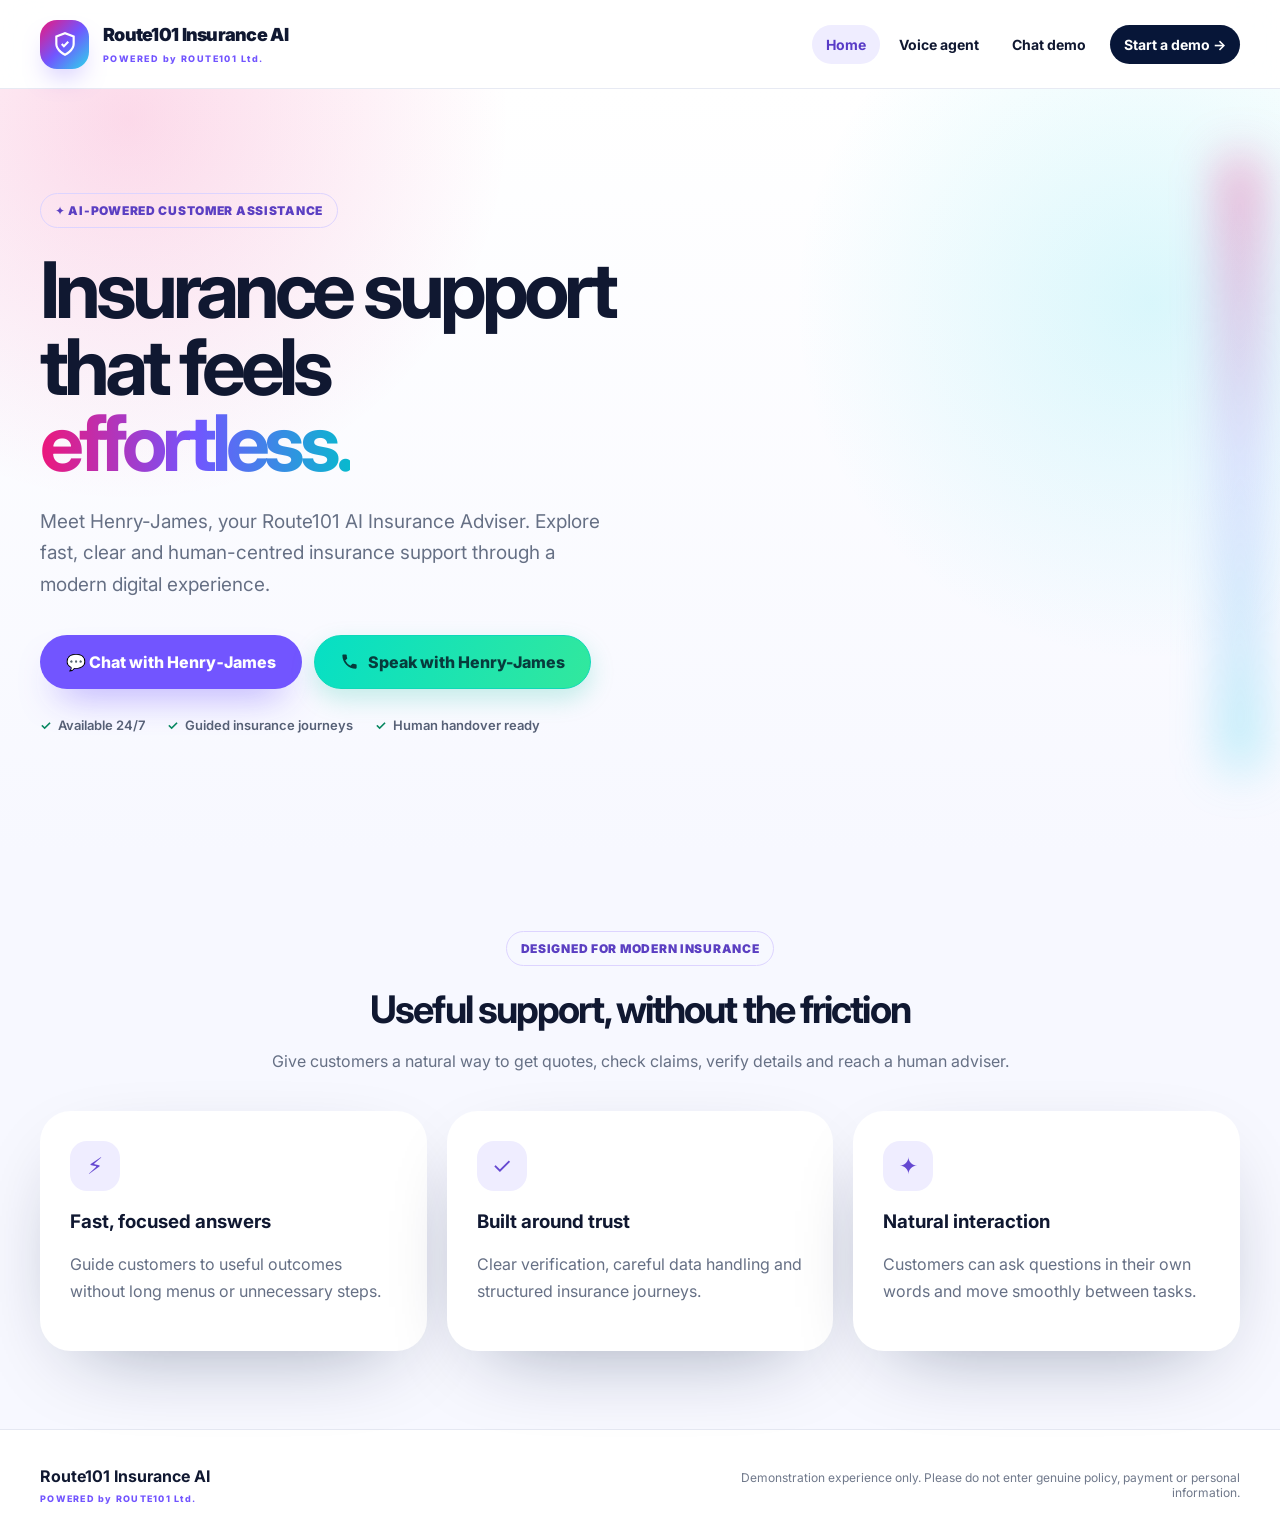
==== commit adbb881d: "Update index.html" ====
--- a/index.html
+++ b/index.html
@@ -1 +1,25 @@
-<!doctype html><html lang="en-GB"><head><meta charset="UTF-8"><meta name="viewport" content="width=device-width,initial-scale=1"><meta name="description" content="Explore Route101 Insurance AI with Henry-James."><meta name="theme-color" content="#071638"><title>Route101 Insurance AI | Meet Henry-James</title><link rel="stylesheet" href="styles.css"></head><body data-page="home"><header class="site-header"><div class="wrap nav"><a class="brand" href="index.html" aria-label="Route101 Insurance AI home"><span class="brand-mark"><svg viewBox="0 0 24 24" fill="none" stroke="currentColor" stroke-width="2"><path d="M12 22s8-4 8-10V5l-8-3-8 3v7c0 6 8 10 8 10z"/><path d="m9 12 2 2 4-4"/></svg></span><span class="brand-copy"><span class="brand-title">Route101 Insurance AI</span><span class="brand-subtitle">POWERED by ROUTE101 Ltd.</span></span></a><button class="menu" aria-label="Toggle navigation" aria-expanded="false">☰</button><nav class="nav-links"><a data-page="home" href="index.html">Home</a><a data-page="voice" href="voice.html">Voice agent</a><a data-page="chat" href="chat.html">Chat demo</a><a class="nav-cta" href="chat.html">Start a demo →</a></nav></div></header><main><section class="hero"><div class="wrap hero-grid"><div class="hero-copy"><span class="eyebrow">✦ AI-powered customer assistance</span><h1>Insurance support that feels <span class="gradient">effortless.</span></h1><p class="lead">Meet Henry‑James, your Route101 AI Insurance Adviser. Explore fast, clear and human-centred insurance support through a modern digital experience.</p><div class="actions"><a class="btn btn-primary" href="chat.html">💬 Chat with Henry‑James</a><a class="btn btn-secondary" href="voice.html">🎙 Explore voice</a></div><div class="proof"><span>Available 24/7</span><span>Guided insurance journeys</span><span>Human handover ready</span></div></div><div class="portrait-wrap"><div class="portrait-glow"></div><article class="portrait-card"><img src="henry-james-avatar.png" alt="Henry-James digital insurance adviser avatar"><div class="wave" aria-hidden="true"><i></i><i></i><i></i><i></i><i></i><i></i><i></i></div><div class="agent-badge"><div><strong>Henry‑James</strong><small>AI Insurance Adviser</small></div><span class="online">Online</span></div></article></div></div></section><section class="feature-section"><div class="wrap"><div class="section-intro"><span class="section-label">Designed for modern insurance</span><h2>Useful support, without the friction</h2><p>Give customers a natural way to get quotes, check claims, verify details and reach a human adviser.</p></div><div class="features"><article class="feature"><span class="feature-icon">⚡</span><h3>Fast, focused answers</h3><p>Guide customers to useful outcomes without long menus or unnecessary steps.</p></article><article class="feature"><span class="feature-icon">✓</span><h3>Built around trust</h3><p>Clear verification, careful data handling and structured insurance journeys.</p></article><article class="feature"><span class="feature-icon">✦</span><h3>Natural interaction</h3><p>Customers can ask questions in their own words and move smoothly between tasks.</p></article></div></div></section></main><footer class="site-footer"><div class="wrap footer-inner"><div class="footer-brand"><strong>Route101 Insurance AI</strong><span>POWERED by ROUTE101 Ltd.</span></div><p>Demonstration experience only. Please do not enter genuine policy, payment or personal information.</p></div></footer><script src="app.js"></script></body></html>+<!doctype html><html lang="en-GB"><head><meta charset="UTF-8"><meta name="viewport" content="width=device-width,initial-scale=1"><meta name="description" content="Explore Route101 Insurance AI with Henry-James."><meta name="theme-color" content="#071638"><title>Route101 Insurance AI | Meet Henry-James</title><link rel="stylesheet" href="styles.css"><style>
+/* Home-page voice CTA only; retain the existing page and chat button. */
+.hero-copy .actions .btn-voice-aqua{
+ display:inline-flex;align-items:center;justify-content:center;gap:9px;
+ flex-shrink:0;white-space:nowrap;
+ background:linear-gradient(115deg,#06dfc5 0%,#32e89d 100%);
+ color:#073b3c;border:1px solid #0ed9b8;
+ box-shadow:0 10px 24px rgba(0,190,157,.22);
+ transition:transform .18s ease,box-shadow .18s ease,filter .18s ease;
+}
+.hero-copy .actions .btn-voice-aqua svg{flex:0 0 19px;display:block}
+.hero-copy .actions .btn-voice-aqua span{white-space:nowrap}
+.hero-copy .actions .btn-voice-aqua:hover{
+ transform:translateY(-2px);filter:brightness(1.04);
+ box-shadow:0 14px 28px rgba(0,190,157,.30);
+}
+.hero-copy .actions .btn-voice-aqua:focus-visible{
+ outline:3px solid #087c72;outline-offset:4px;
+}
+@media(prefers-reduced-motion:reduce){
+ .hero-copy .actions .btn-voice-aqua{transition:none}
+ .hero-copy .actions .btn-voice-aqua:hover{transform:none}
+}
+</style>
+</head><body data-page="home"><header class="site-header"><div class="wrap nav"><a class="brand" href="index.html" aria-label="Route101 Insurance AI home"><span class="brand-mark"><svg viewBox="0 0 24 24" fill="none" stroke="currentColor" stroke-width="2"><path d="M12 22s8-4 8-10V5l-8-3-8 3v7c0 6 8 10 8 10z"/><path d="m9 12 2 2 4-4"/></svg></span><span class="brand-copy"><span class="brand-title">Route101 Insurance AI</span><span class="brand-subtitle">POWERED by ROUTE101 Ltd.</span></span></a><button class="menu" aria-label="Toggle navigation" aria-expanded="false">☰</button><nav class="nav-links"><a data-page="home" href="index.html">Home</a><a data-page="voice" href="voice.html">Voice agent</a><a data-page="chat" href="chat.html">Chat demo</a><a class="nav-cta" href="chat.html">Start a demo →</a></nav></div></header><main><section class="hero"><div class="wrap hero-grid"><div class="hero-copy"><span class="eyebrow">✦ AI-powered customer assistance</span><h1>Insurance support that feels <span class="gradient">effortless.</span></h1><p class="lead">Meet Henry‑James, your Route101 AI Insurance Adviser. Explore fast, clear and human-centred insurance support through a modern digital experience.</p><div class="actions"><a class="btn btn-primary" href="chat.html">💬 Chat with Henry‑James</a><a class="btn btn-voice-aqua" href="voice.html"><svg width="19" height="19" viewBox="0 0 24 24" fill="currentColor" aria-hidden="true" focusable="false"><path d="M6.62 10.79a15.05 15.05 0 0 0 6.59 6.59l2.2-2.2a1 1 0 0 1 1.02-.24c1.12.37 2.33.57 3.57.57a1 1 0 0 1 1 1V20a1 1 0 0 1-1 1C10.61 21 3 13.39 3 4a1 1 0 0 1 1-1h3.5a1 1 0 0 1 1 1c0 1.25.2 2.45.57 3.57a1 1 0 0 1-.25 1.02l-2.2 2.2Z"/></svg><span>Speak with Henry-James</span></a></div><div class="proof"><span>Available 24/7</span><span>Guided insurance journeys</span><span>Human handover ready</span></div></div><div class="portrait-wrap"><div class="portrait-glow"></div><article class="portrait-card"><img src="henry-james-avatar.png" alt="Henry-James digital insurance adviser avatar"><div class="wave" aria-hidden="true"><i></i><i></i><i></i><i></i><i></i><i></i><i></i></div><div class="agent-badge"><div><strong>Henry‑James</strong><small>AI Insurance Adviser</small></div><span class="online">Online</span></div></article></div></div></section><section class="feature-section"><div class="wrap"><div class="section-intro"><span class="section-label">Designed for modern insurance</span><h2>Useful support, without the friction</h2><p>Give customers a natural way to get quotes, check claims, verify details and reach a human adviser.</p></div><div class="features"><article class="feature"><span class="feature-icon">⚡</span><h3>Fast, focused answers</h3><p>Guide customers to useful outcomes without long menus or unnecessary steps.</p></article><article class="feature"><span class="feature-icon">✓</span><h3>Built around trust</h3><p>Clear verification, careful data handling and structured insurance journeys.</p></article><article class="feature"><span class="feature-icon">✦</span><h3>Natural interaction</h3><p>Customers can ask questions in their own words and move smoothly between tasks.</p></article></div></div></section></main><footer class="site-footer"><div class="wrap footer-inner"><div class="footer-brand"><strong>Route101 Insurance AI</strong><span>POWERED by ROUTE101 Ltd.</span></div><p>Demonstration experience only. Please do not enter genuine policy, payment or personal information.</p></div></footer><script src="app.js"></script></body></html>
--- a/styles.css
+++ b/styles.css
@@ -1,2 +1,109 @@
 @import url('https://fonts.googleapis.com/css2?family=Inter:wght@400;500;600;700;800;900&display=swap');
-:root{--navy:#071638;--navy2:#0d2458;--pink:#ed177b;--violet:#7255ff;--cyan:#2ad8ea;--paper:#f7f8ff;--ink:#101831;--muted:#667085;--green:#28c993;--line:#e5e8f2;--shadow:0 28px 90px -42px rgba(7,22,56,.48)}*{box-sizing:border-box}html{scroll-behavior:smooth}body{margin:0;background:var(--paper);color:var(--ink);font-family:Inter,system-ui,sans-serif}a{text-decoration:none;color:inherit}.wrap{width:min(1200px,calc(100% - 40px));margin:auto}.site-header{position:sticky;top:0;z-index:50;background:rgba(255,255,255,.9);border-bottom:1px solid rgba(229,232,242,.9);backdrop-filter:blur(18px)}.nav{min-height:88px;display:flex;align-items:center;justify-content:space-between;gap:22px}.brand{display:flex;align-items:center;gap:14px}.brand-mark{width:49px;height:49px;display:grid;place-items:center;border-radius:17px;color:#fff;background:linear-gradient(135deg,var(--pink),var(--violet),var(--cyan));box-shadow:0 14px 30px -15px var(--violet)}.brand-mark svg{width:26px}.brand-copy{display:flex;flex-direction:column}.brand-title{font-size:18px;font-weight:900;letter-spacing:-.04em}.brand-subtitle{margin-top:8px;font-size:9px;font-weight:800;letter-spacing:.16em;color:var(--violet)}.nav-links{display:flex;align-items:center;gap:5px}.nav-links a{padding:11px 14px;border-radius:999px;font-size:14px;font-weight:700}.nav-links a:hover,.nav-links a.active{background:#efedff;color:#583bc7}.nav-links .nav-cta{margin-left:5px;background:var(--navy);color:#fff}.menu{display:none;border:0;background:none;font-size:25px}.hero{padding:84px 0 100px;background:radial-gradient(circle at 10% 4%,rgba(237,23,123,.16),transparent 28%),radial-gradient(circle at 90% 28%,rgba(42,216,234,.17),transparent 28%),linear-gradient(180deg,#fff,var(--paper))}.hero-grid{display:grid;grid-template-columns:1.04fr .96fr;gap:72px;align-items:center}.eyebrow,.section-label{display:inline-flex;padding:9px 14px;border:1px solid #ddd4ff;border-radius:999px;color:#5b3fc2;font-size:12px;font-weight:900;letter-spacing:.06em;text-transform:uppercase}.hero h1{margin:24px 0;font-size:clamp(49px,6.1vw,78px);line-height:.98;letter-spacing:-.065em}.gradient{background:linear-gradient(90deg,var(--pink),var(--violet),#08b9ce);-webkit-background-clip:text;background-clip:text;color:transparent}.lead{max-width:620px;color:var(--muted);font-size:19px;line-height:1.67}.actions{display:flex;flex-wrap:wrap;gap:12px;margin-top:34px}.btn{display:inline-flex;align-items:center;justify-content:center;min-height:54px;padding:0 25px;border:1px solid transparent;border-radius:999px;font-weight:800;transition:.2s}.btn:hover{transform:translateY(-2px)}.btn-primary{background:var(--violet);color:#fff;box-shadow:0 19px 38px -19px rgba(114,85,255,.9)}.btn-secondary{border-color:#cfd4e3;background:#fff}.btn-light{margin-top:28px;background:#fff;color:var(--navy)}.proof{display:flex;flex-wrap:wrap;gap:22px;margin-top:28px;color:#566076;font-size:13px;font-weight:600}.proof span:before{content:'✓';margin-right:7px;color:#05865f}.portrait-wrap{position:relative;max-width:485px;margin-left:auto}.portrait-glow{position:absolute;inset:-18px;border-radius:44px;background:linear-gradient(145deg,rgba(237,23,123,.44),rgba(114,85,255,.2),rgba(42,216,234,.4));filter:blur(24px)}.portrait-card{position:relative;overflow:hidden;min-height:580px;border-radius:40px;background:var(--navy);box-shadow:var(--shadow)}.portrait-card img{position:absolute;width:100%;height:100%;object-fit:cover}.portrait-card:after{content:'';position:absolute;inset:0;background:linear-gradient(180deg,transparent 48%,rgba(3,9,30,.94))}.agent-badge{position:absolute;z-index:2;left:25px;right:25px;bottom:24px;display:flex;justify-content:space-between;padding:18px;border-radius:24px;background:rgba(7,22,56,.75);color:#fff}.agent-badge small{display:block;color:#c5cee3}.online{color:#a8f4db}.wave{position:absolute;z-index:2;left:26px;top:25px;display:flex;gap:4px;align-items:center;height:42px;padding:0 12px;border-radius:999px;background:rgba(7,22,56,.65)}.wave i{width:3px;height:22px;border-radius:8px;background:linear-gradient(var(--pink),var(--cyan));animation:wave 1.1s ease-in-out infinite}.wave i:nth-child(2n){height:32px;animation-delay:.15s}@keyframes wave{50%{transform:scaleY(.4)}}.feature-section{padding:78px 0}.section-intro{text-align:center;max-width:760px;margin:0 auto 36px}.section-intro h2{margin:20px 0 10px;font-size:38px;letter-spacing:-.05em}.section-intro p,.feature p{color:var(--muted);line-height:1.68}.features{display:grid;grid-template-columns:repeat(3,1fr);gap:20px}.feature{padding:30px;border-radius:31px;background:#fff;box-shadow:var(--shadow)}.feature-icon{display:grid;place-items:center;width:50px;height:50px;border-radius:17px;background:#efedff;color:#6548d1;font-size:23px}.site-footer{padding:28px 0;border-top:1px solid var(--line);background:#fff}.footer-inner{display:flex;justify-content:space-between;align-items:center;gap:24px}.footer-brand{display:flex;flex-direction:column}.footer-brand span{margin-top:7px;color:var(--violet);font-size:9px;font-weight:800;letter-spacing:.14em}.footer-inner p{max-width:520px;color:#70798b;font-size:12px;text-align:right}.experience-page{min-height:calc(100vh - 160px);background:radial-gradient(circle at 8% 90%,rgba(237,23,123,.13),transparent 28%),radial-gradient(circle at 92% 10%,rgba(42,216,234,.16),transparent 30%),linear-gradient(180deg,#fff,var(--paper))}.experience-hero{padding:42px 0 70px}.back{display:inline-block;margin-bottom:25px;color:#596277;font-size:13px;font-weight:800}.experience-shell{display:grid;grid-template-columns:1fr 1fr;overflow:hidden;min-height:650px;border:1px solid rgba(255,255,255,.9);border-radius:42px;background:#fff;box-shadow:0 38px 110px -48px rgba(7,22,56,.6)}.agent-profile{padding:52px}.profile-top{display:flex;align-items:center;justify-content:space-between}.mini-person{position:relative}.mini-person img{width:84px;height:84px;object-fit:cover;border-radius:26px;box-shadow:0 16px 38px -20px #071638}.status{position:absolute;right:-3px;bottom:1px;width:20px;height:20px;border:4px solid #fff;border-radius:50%;background:var(--green)}.availability{padding:9px 12px;border-radius:999px;background:#e8fbf4;color:#087e5d;font-size:11px;font-weight:900;text-transform:uppercase}.voice-badge{background:#efedff;color:#5b3fc2}.kicker{margin:34px 0 10px;color:#6548d1;font-size:12px;font-weight:900;letter-spacing:.14em;text-transform:uppercase}.agent-profile h1{max-width:560px;margin:0 0 15px;font-size:clamp(42px,5vw,64px);line-height:1;letter-spacing:-.06em}.agent-profile>p{max-width:620px;color:var(--muted);font-size:17px;line-height:1.7}.journey-list{display:grid;gap:10px;margin-top:28px}.journey-list>div{display:flex;align-items:center;gap:14px;padding:14px 16px;border:1px solid var(--line);border-radius:18px;background:#fbfbfe}.journey-list>div>span{display:grid;place-items:center;flex:0 0 38px;height:38px;border-radius:13px;background:#efedff;color:#5b3fc2;font-size:11px;font-weight:900}.journey-list p{display:flex;flex-direction:column;margin:0}.journey-list small{margin-top:4px;color:var(--muted);line-height:1.4}.chat-callout{display:flex;align-items:center;gap:12px;margin-top:24px;padding:17px 19px;border-radius:20px;background:var(--navy);color:#fff}.chat-callout div{display:flex;flex-direction:column}.chat-callout small{margin-top:3px;color:#c4cde0}.pulse-dot{width:11px;height:11px;border-radius:50%;background:var(--green);box-shadow:0 0 0 8px rgba(40,201,147,.13)}.chat-callout .arrow{margin-left:auto;color:var(--cyan);font-size:24px}.impact-panel{position:relative;overflow:hidden;padding:58px;background:linear-gradient(145deg,var(--navy),#132f70 58%,#294074);color:#fff}.impact-orb{position:absolute;right:-120px;top:-100px;width:360px;height:360px;border-radius:50%;background:linear-gradient(135deg,rgba(237,23,123,.55),rgba(42,216,234,.35));filter:blur(16px)}.impact-panel>*:not(.impact-orb){position:relative}.section-label.light{border-color:rgba(255,255,255,.2);color:#8cf1f8}.impact-panel h2{margin:26px 0 16px;font-size:42px;line-height:1.06;letter-spacing:-.055em}.impact-panel>p{color:#c5cee1;line-height:1.75}.metric-grid{display:grid;grid-template-columns:1fr 1fr;gap:14px;margin-top:34px}.metric-grid div{padding:21px;border:1px solid rgba(255,255,255,.14);border-radius:23px;background:rgba(255,255,255,.06);backdrop-filter:blur(8px)}.metric-grid strong{display:block;font-size:27px}.metric-grid span{display:block;margin-top:5px;color:#c4cde0;font-size:12px}.voice-panel{background:linear-gradient(145deg,#30125d,#5c2fa0 58%,#0b708c)}.voice-visual{height:92px;display:flex;align-items:center;justify-content:center;gap:8px;margin:32px 0;border-radius:26px;background:linear-gradient(135deg,#f4f1ff,#ecfbfd)}.voice-visual span{width:6px;border-radius:99px;background:linear-gradient(var(--pink),var(--violet),var(--cyan));animation:voice 1.2s ease-in-out infinite}.voice-visual span:nth-child(1),.voice-visual span:nth-child(9){height:18px}.voice-visual span:nth-child(2),.voice-visual span:nth-child(8){height:34px;animation-delay:.1s}.voice-visual span:nth-child(3),.voice-visual span:nth-child(7){height:52px;animation-delay:.2s}.voice-visual span:nth-child(4),.voice-visual span:nth-child(6){height:68px;animation-delay:.3s}.voice-visual span:nth-child(5){height:78px;animation-delay:.4s}@keyframes voice{50%{transform:scaleY(.35)}}.scenario-stack{display:grid;gap:12px;margin-top:30px}.scenario-stack div{display:flex;flex-direction:column;padding:18px;border:1px solid rgba(255,255,255,.15);border-radius:19px;background:rgba(255,255,255,.07)}.scenario-stack span{margin-top:6px;color:#d4d6e9;font-size:12px}.cognigy-webchat{z-index:1000!important}@media(max-width:900px){.nav-links{display:none}.menu{display:block}.nav-links.open{position:absolute;top:88px;left:0;right:0;display:flex;flex-direction:column;padding:15px;background:#fff}.hero-grid,.features,.experience-shell{grid-template-columns:1fr}.portrait-wrap{width:100%;margin:auto}.impact-panel{min-height:560px}.footer-inner{align-items:flex-start;flex-direction:column}.footer-inner p{text-align:left}}@media(max-width:590px){.wrap{width:calc(100% - 28px)}.hero{padding:56px 0}.hero h1{font-size:46px}.actions{flex-direction:column}.btn{width:100%}.portrait-card{min-height:520px}.agent-profile,.impact-panel{padding:30px 24px}.experience-shell{border-radius:28px}.agent-profile h1,.impact-panel h2{font-size:38px}.metric-grid{grid-template-columns:1fr 1fr}.brand-title{font-size:15px}.brand-subtitle{font-size:8px}}
+:root{--navy:#071638;--navy2:#0d2458;--pink:#ed177b;--violet:#7255ff;--cyan:#2ad8ea;--paper:#f7f8ff;--ink:#101831;--muted:#667085;--green:#28c993;--line:#e5e8f2;--shadow:0 28px 90px -42px rgba(7,22,56,.48)}*{box-sizing:border-box}html{scroll-behavior:smooth}body{margin:0;background:var(--paper);color:var(--ink);font-family:Inter,system-ui,sans-serif}a{text-decoration:none;color:inherit}.wrap{width:min(1200px,calc(100% - 40px));margin:auto}.site-header{position:sticky;top:0;z-index:50;background:rgba(255,255,255,.9);border-bottom:1px solid rgba(229,232,242,.9);backdrop-filter:blur(18px)}.nav{min-height:88px;display:flex;align-items:center;justify-content:space-between;gap:22px}.brand{display:flex;align-items:center;gap:14px}.brand-mark{width:49px;height:49px;display:grid;place-items:center;border-radius:17px;color:#fff;background:linear-gradient(135deg,var(--pink),var(--violet),var(--cyan));box-shadow:0 14px 30px -15px var(--violet)}.brand-mark svg{width:26px}.brand-copy{display:flex;flex-direction:column}.brand-title{font-size:18px;font-weight:900;letter-spacing:-.04em}.brand-subtitle{margin-top:8px;font-size:9px;font-weight:800;letter-spacing:.16em;color:var(--violet)}.nav-links{display:flex;align-items:center;gap:5px}.nav-links a{padding:11px 14px;border-radius:999px;font-size:14px;font-weight:700}.nav-links a:hover,.nav-links a.active{background:#efedff;color:#583bc7}.nav-links .nav-cta{margin-left:5px;background:var(--navy);color:#fff}.menu{display:none;border:0;background:none;font-size:25px}.hero{padding:84px 0 100px;background:radial-gradient(circle at 10% 4%,rgba(237,23,123,.16),transparent 28%),radial-gradient(circle at 90% 28%,rgba(42,216,234,.17),transparent 28%),linear-gradient(180deg,#fff,var(--paper))}.hero-grid{display:grid;grid-template-columns:1.04fr .96fr;gap:72px;align-items:center}.eyebrow,.section-label{display:inline-flex;padding:9px 14px;border:1px solid #ddd4ff;border-radius:999px;color:#5b3fc2;font-size:12px;font-weight:900;letter-spacing:.06em;text-transform:uppercase}.hero h1{margin:24px 0;font-size:clamp(49px,6.1vw,78px);line-height:.98;letter-spacing:-.065em}.gradient{background:linear-gradient(90deg,var(--pink),var(--violet),#08b9ce);-webkit-background-clip:text;background-clip:text;color:transparent}.lead{max-width:620px;color:var(--muted);font-size:19px;line-height:1.67}.actions{display:flex;flex-wrap:wrap;gap:12px;margin-top:34px}.btn{display:inline-flex;align-items:center;justify-content:center;min-height:54px;padding:0 25px;border:1px solid transparent;border-radius:999px;font-weight:800;transition:.2s}.btn:hover{transform:translateY(-2px)}.btn-primary{background:var(--violet);color:#fff;box-shadow:0 19px 38px -19px rgba(114,85,255,.9)}.btn-secondary{border-color:#cfd4e3;background:#fff}.btn-light{margin-top:28px;background:#fff;color:var(--navy)}.proof{display:flex;flex-wrap:wrap;gap:22px;margin-top:28px;color:#566076;font-size:13px;font-weight:600}.proof span:before{content:'✓';margin-right:7px;color:#05865f}.portrait-wrap{position:relative;max-width:485px;margin-left:auto}.portrait-glow{position:absolute;inset:-18px;border-radius:44px;background:linear-gradient(145deg,rgba(237,23,123,.44),rgba(114,85,255,.2),rgba(42,216,234,.4));filter:blur(24px)}.portrait-card{position:relative;overflow:hidden;min-height:580px;border-radius:40px;background:var(--navy);box-shadow:var(--shadow)}.portrait-card img{position:absolute;width:100%;height:100%;object-fit:cover}.portrait-card:after{content:'';position:absolute;inset:0;background:linear-gradient(180deg,transparent 48%,rgba(3,9,30,.94))}.agent-badge{position:absolute;z-index:2;left:25px;right:25px;bottom:24px;display:flex;justify-content:space-between;padding:18px;border-radius:24px;background:rgba(7,22,56,.75);color:#fff}.agent-badge small{display:block;color:#c5cee3}.online{color:#a8f4db}.wave{position:absolute;z-index:2;left:26px;top:25px;display:flex;gap:4px;align-items:center;height:42px;padding:0 12px;border-radius:999px;background:rgba(7,22,56,.65)}.wave i{width:3px;height:22px;border-radius:8px;background:linear-gradient(var(--pink),var(--cyan));animation:wave 1.1s ease-in-out infinite}.wave i:nth-child(2n){height:32px;animation-delay:.15s}@keyframes wave{50%{transform:scaleY(.4)}}.feature-section{padding:78px 0}.section-intro{text-align:center;max-width:760px;margin:0 auto 36px}.section-intro h2{margin:20px 0 10px;font-size:38px;letter-spacing:-.05em}.section-intro p,.feature p{color:var(--muted);line-height:1.68}.features{display:grid;grid-template-columns:repeat(3,1fr);gap:20px}.feature{padding:30px;border-radius:31px;background:#fff;box-shadow:var(--shadow)}.feature-icon{display:grid;place-items:center;width:50px;height:50px;border-radius:17px;background:#efedff;color:#6548d1;font-size:23px}.site-footer{padding:28px 0;border-top:1px solid var(--line);background:#fff}.footer-inner{display:flex;justify-content:space-between;align-items:center;gap:24px}.footer-brand{display:flex;flex-direction:column}.footer-brand span{margin-top:7px;color:var(--violet);font-size:9px;font-weight:800;letter-spacing:.14em}.footer-inner p{max-width:520px;color:#70798b;font-size:12px;text-align:right}.experience-page{min-height:calc(100vh - 160px);background:radial-gradient(circle at 8% 90%,rgba(237,23,123,.13),transparent 28%),radial-gradient(circle at 92% 10%,rgba(42,216,234,.16),transparent 30%),linear-gradient(180deg,#fff,var(--paper))}.experience-hero{padding:42px 0 70px}.back{display:inline-block;margin-bottom:25px;color:#596277;font-size:13px;font-weight:800}.experience-shell{display:grid;grid-template-columns:1fr 1fr;overflow:hidden;min-height:650px;border:1px solid rgba(255,255,255,.9);border-radius:42px;background:#fff;box-shadow:0 38px 110px -48px rgba(7,22,56,.6)}.agent-profile{padding:52px}.profile-top{
+display:flex;
+justify-content:flex-end;
+margin-bottom:20px;
+}.mini-person{position:relative}.mini-person img{
+    width:220px;
+    height:220px; object-fit:cover;border-radius:26px;box-shadow:0 16px 38px -20px #071638}.status{position:absolute;right:-3px;bottom:1px;width:20px;height:20px;border:4px solid #fff;border-radius:50%;background:var(--green)}.availability{padding:9px 12px;border-radius:999px;background:#e8fbf4;color:#087e5d;font-size:11px;font-weight:900;text-transform:uppercase}.voice-badge{background:#efedff;color:#5b3fc2}.kicker{margin:34px 0 10px;color:#6548d1;font-size:12px;font-weight:900;letter-spacing:.14em;text-transform:uppercase}.agent-profile h1{max-width:560px;margin:0 0 15px;font-size:clamp(42px,5vw,64px);line-height:1;letter-spacing:-.06em}.agent-profile>p{max-width:620px;color:var(--muted);font-size:17px;line-height:1.7}.journey-list{display:grid;gap:10px;margin-top:28px}.journey-list>div{display:flex;align-items:center;gap:14px;padding:14px 16px;border:1px solid var(--line);border-radius:18px;background:#fbfbfe}.journey-list>div>span{display:grid;place-items:center;flex:0 0 38px;height:38px;border-radius:13px;background:#efedff;color:#5b3fc2;font-size:11px;font-weight:900}.journey-list p{display:flex;flex-direction:column;margin:0}.journey-list small{margin-top:4px;color:var(--muted);line-height:1.4}.chat-callout{display:flex;align-items:center;gap:12px;margin-top:24px;padding:17px 19px;border-radius:20px;background:var(--navy);color:#fff}.chat-callout div{display:flex;flex-direction:column}.chat-callout small{margin-top:3px;color:#c4cde0}.pulse-dot{width:11px;height:11px;border-radius:50%;background:var(--green);box-shadow:0 0 0 8px rgba(40,201,147,.13)}.chat-callout .arrow{margin-left:auto;color:var(--cyan);font-size:24px}.impact-panel{position:relative;overflow:hidden;padding:58px;background:linear-gradient(145deg,var(--navy),#132f70 58%,#294074);color:#fff}.impact-orb{position:absolute;right:-120px;top:-100px;width:360px;height:360px;border-radius:50%;background:linear-gradient(135deg,rgba(237,23,123,.55),rgba(42,216,234,.35));filter:blur(16px)}.impact-panel>*:not(.impact-orb){position:relative}.section-label.light{border-color:rgba(255,255,255,.2);color:#8cf1f8}.impact-panel h2{margin:26px 0 16px;font-size:42px;line-height:1.06;letter-spacing:-.055em}.impact-panel>p{color:#c5cee1;line-height:1.75}.metric-grid{display:grid;grid-template-columns:1fr 1fr;gap:14px;margin-top:34px}.metric-grid div{padding:21px;border:1px solid rgba(255,255,255,.14);border-radius:23px;background:rgba(255,255,255,.06);backdrop-filter:blur(8px)}.metric-grid strong{display:block;font-size:27px}.metric-grid span{display:block;margin-top:5px;color:#c4cde0;font-size:12px}.voice-panel{background:linear-gradient(145deg,#30125d,#5c2fa0 58%,#0b708c)}.voice-visual{height:92px;display:flex;align-items:center;justify-content:center;gap:8px;margin:32px 0;border-radius:26px;background:linear-gradient(135deg,#f4f1ff,#ecfbfd)}.voice-visual span{width:6px;border-radius:99px;background:linear-gradient(var(--pink),var(--violet),var(--cyan));animation:voice 1.2s ease-in-out infinite}.voice-visual span:nth-child(1),.voice-visual span:nth-child(9){height:18px}.voice-visual span:nth-child(2),.voice-visual span:nth-child(8){height:34px;animation-delay:.1s}.voice-visual span:nth-child(3),.voice-visual span:nth-child(7){height:52px;animation-delay:.2s}.voice-visual span:nth-child(4),.voice-visual span:nth-child(6){height:68px;animation-delay:.3s}.voice-visual span:nth-child(5){height:78px;animation-delay:.4s}@keyframes voice{50%{transform:scaleY(.35)}}.scenario-stack{display:grid;gap:12px;margin-top:30px}.scenario-stack div{display:flex;flex-direction:column;padding:18px;border:1px solid rgba(255,255,255,.15);border-radius:19px;background:rgba(255,255,255,.07)}.scenario-stack span{margin-top:6px;color:#d4d6e9;font-size:12px}.cognigy-webchat{z-index:1000!important}@media(max-width:900px){.nav-links{display:none}.menu{display:block}.nav-links.open{position:absolute;top:88px;left:0;right:0;display:flex;flex-direction:column;padding:15px;background:#fff}.hero-grid,.features,.experience-shell{grid-template-columns:1fr}.portrait-wrap{width:100%;margin:auto}.impact-panel{min-height:560px}.footer-inner{align-items:flex-start;flex-direction:column}.footer-inner p{text-align:left}}@media(max-width:590px){.wrap{width:calc(100% - 28px)}.hero{padding:56px 0}.hero h1{font-size:46px}.actions{flex-direction:column}.btn{width:100%}.portrait-card{min-height:520px}.agent-profile,.impact-panel{padding:30px 24px}.experience-shell{border-radius:28px}.agent-profile h1,.impact-panel h2{font-size:38px}.metric-grid{grid-template-columns:1fr 1fr}.brand-title{font-size:15px}.brand-subtitle{font-size:8px}}
+.hero-chat-avatar{
+    position:relative;
+    margin:30px 0 35px;
+}
+
+.hero-chat-avatar img{
+    width:220px;
+    height:220px;
+    object-fit:cover;
+    border-radius:32px;
+    box-shadow:
+        0 30px 70px rgba(7,22,56,.25);
+}
+
+.hero-chat-avatar .status{
+    width:26px;
+    height:26px;
+    right:8px;
+    bottom:8px;
+}
+
+.premium-chat-launch{
+    align-items:center;
+    gap:20px;
+    padding:24px;
+    border-radius:24px;
+    background:linear-gradient(
+        135deg,
+        #071638,
+        #173d87
+    );
+    color:#fff;
+    margin-top:28px;
+}
+
+.launch-avatar{
+    width:95px;
+    height:95px;
+    object-fit:cover;
+    border-radius:24px;
+    border:3px solid rgba(255,255,255,.1);
+}
+
+.launch-copy{
+    display:flex;
+    flex-direction:column;
+}
+
+.live-badge{
+    display:inline-block;
+    width:fit-content;
+    margin-bottom:10px;
+    padding:6px 12px;
+    border-radius:999px;
+    background:#28c993;
+    color:#071638;
+    font-size:11px;
+    font-weight:900;
+    letter-spacing:.08em;
+}
+
+.launch-copy strong{
+    font-size:28px;
+    margin-bottom:6px;
+}
+
+.launch-copy small{
+    color:#d4def3;
+    font-size:14px;
+}
+
+.launch-direction{
+    margin-top:12px;
+    color:#8cf1f8;
+    font-size:15px;
+    font-weight:700;
+    animation:chatHint 2s infinite;
+}
+
+@keyframes chatHint{
+    50%{
+        transform:translateX(8px);
+    }
+}
+
+@media(max-width:590px){
+
+    .hero-chat-avatar img{
+        width:170px;
+        height:170px;
+    }
+
+    .premium-chat-launch{
+        flex-direction:column;
+        text-align:center;
+    }
+
+    .launch-copy strong{
+        font-size:22px;
+    }
+}
